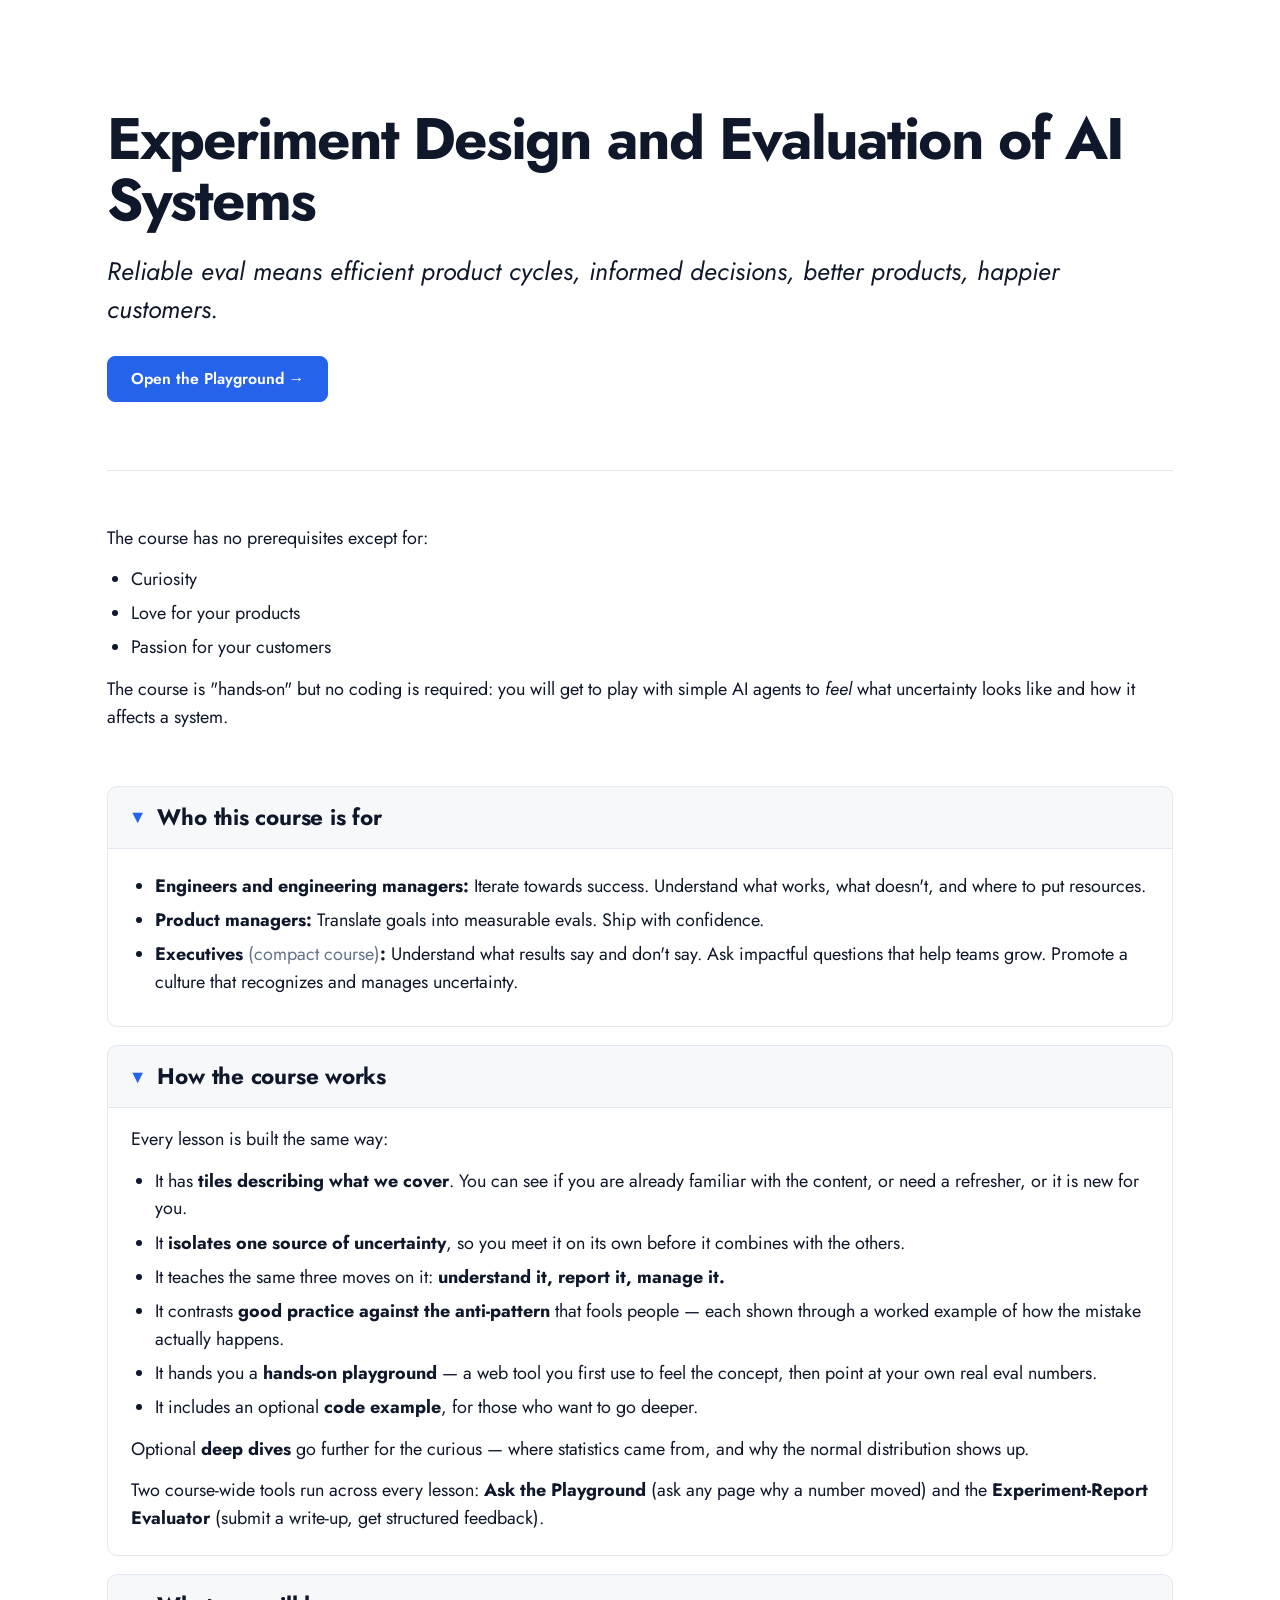
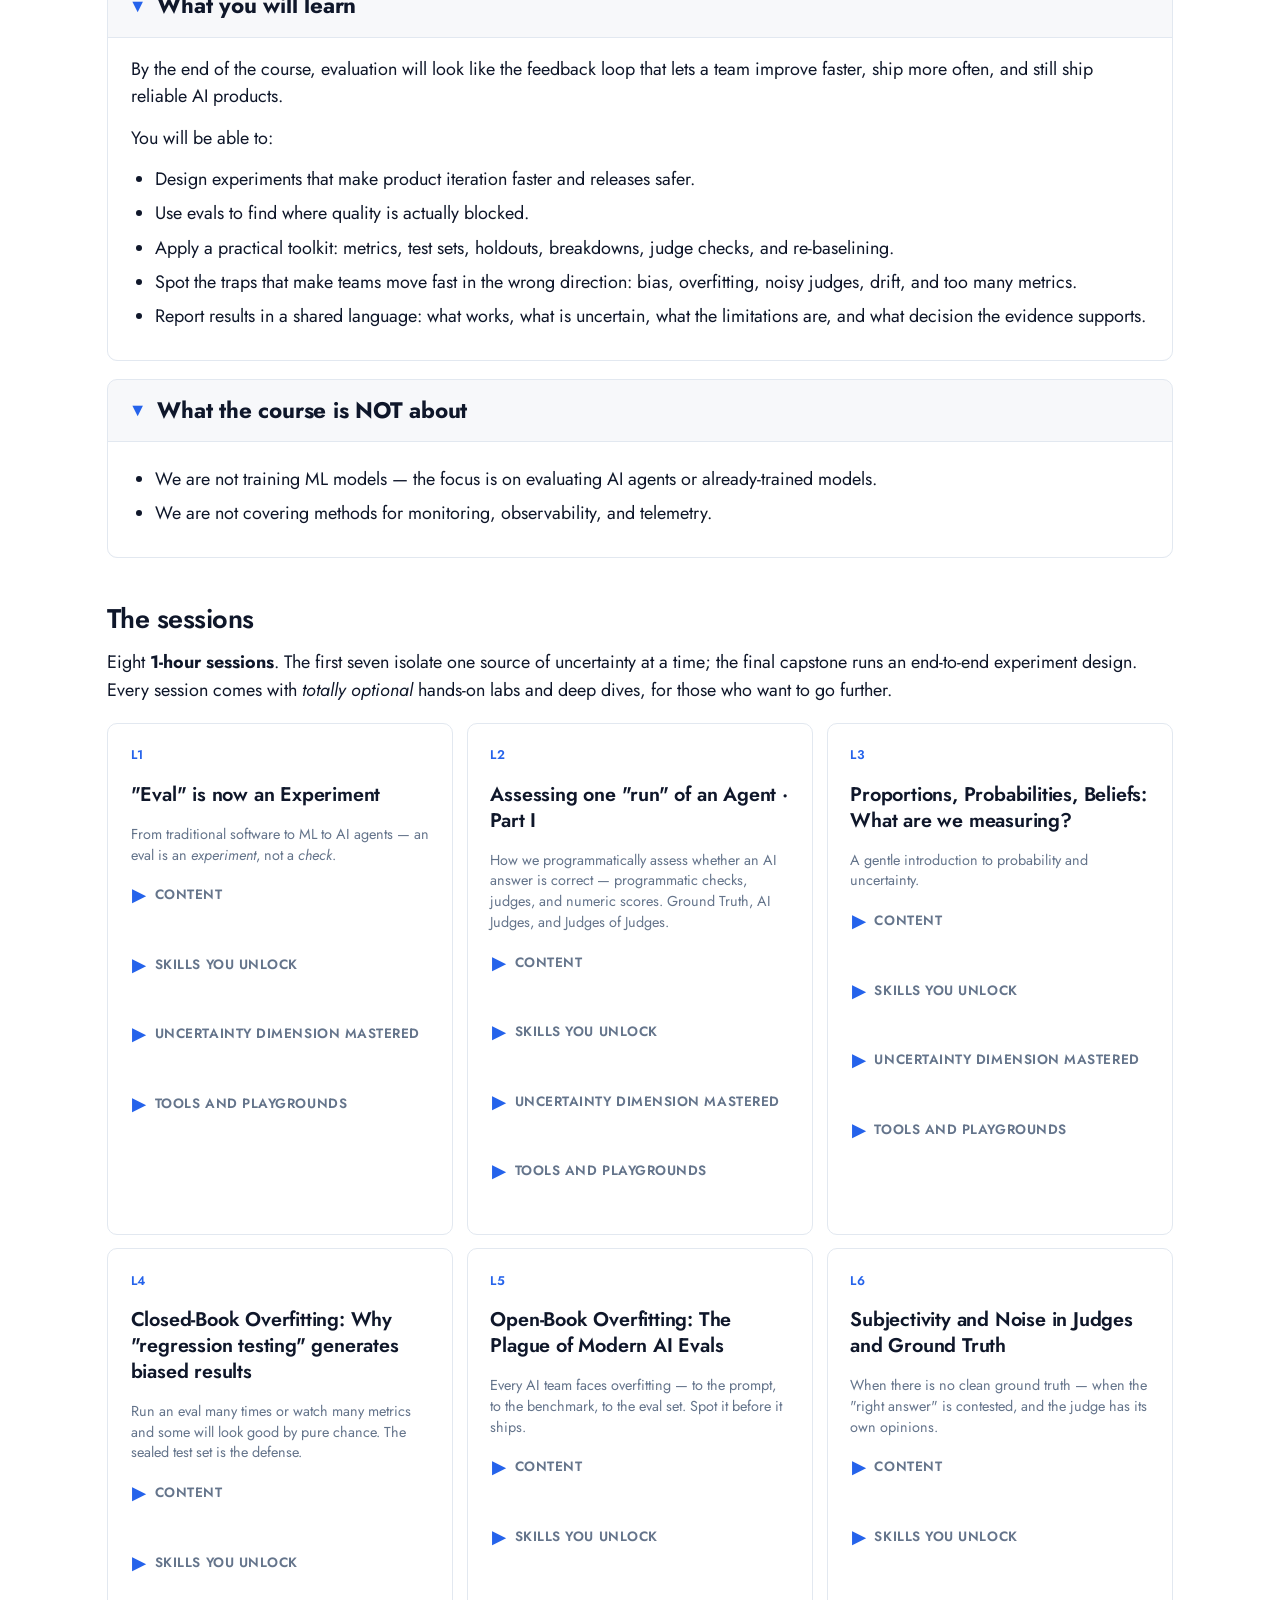
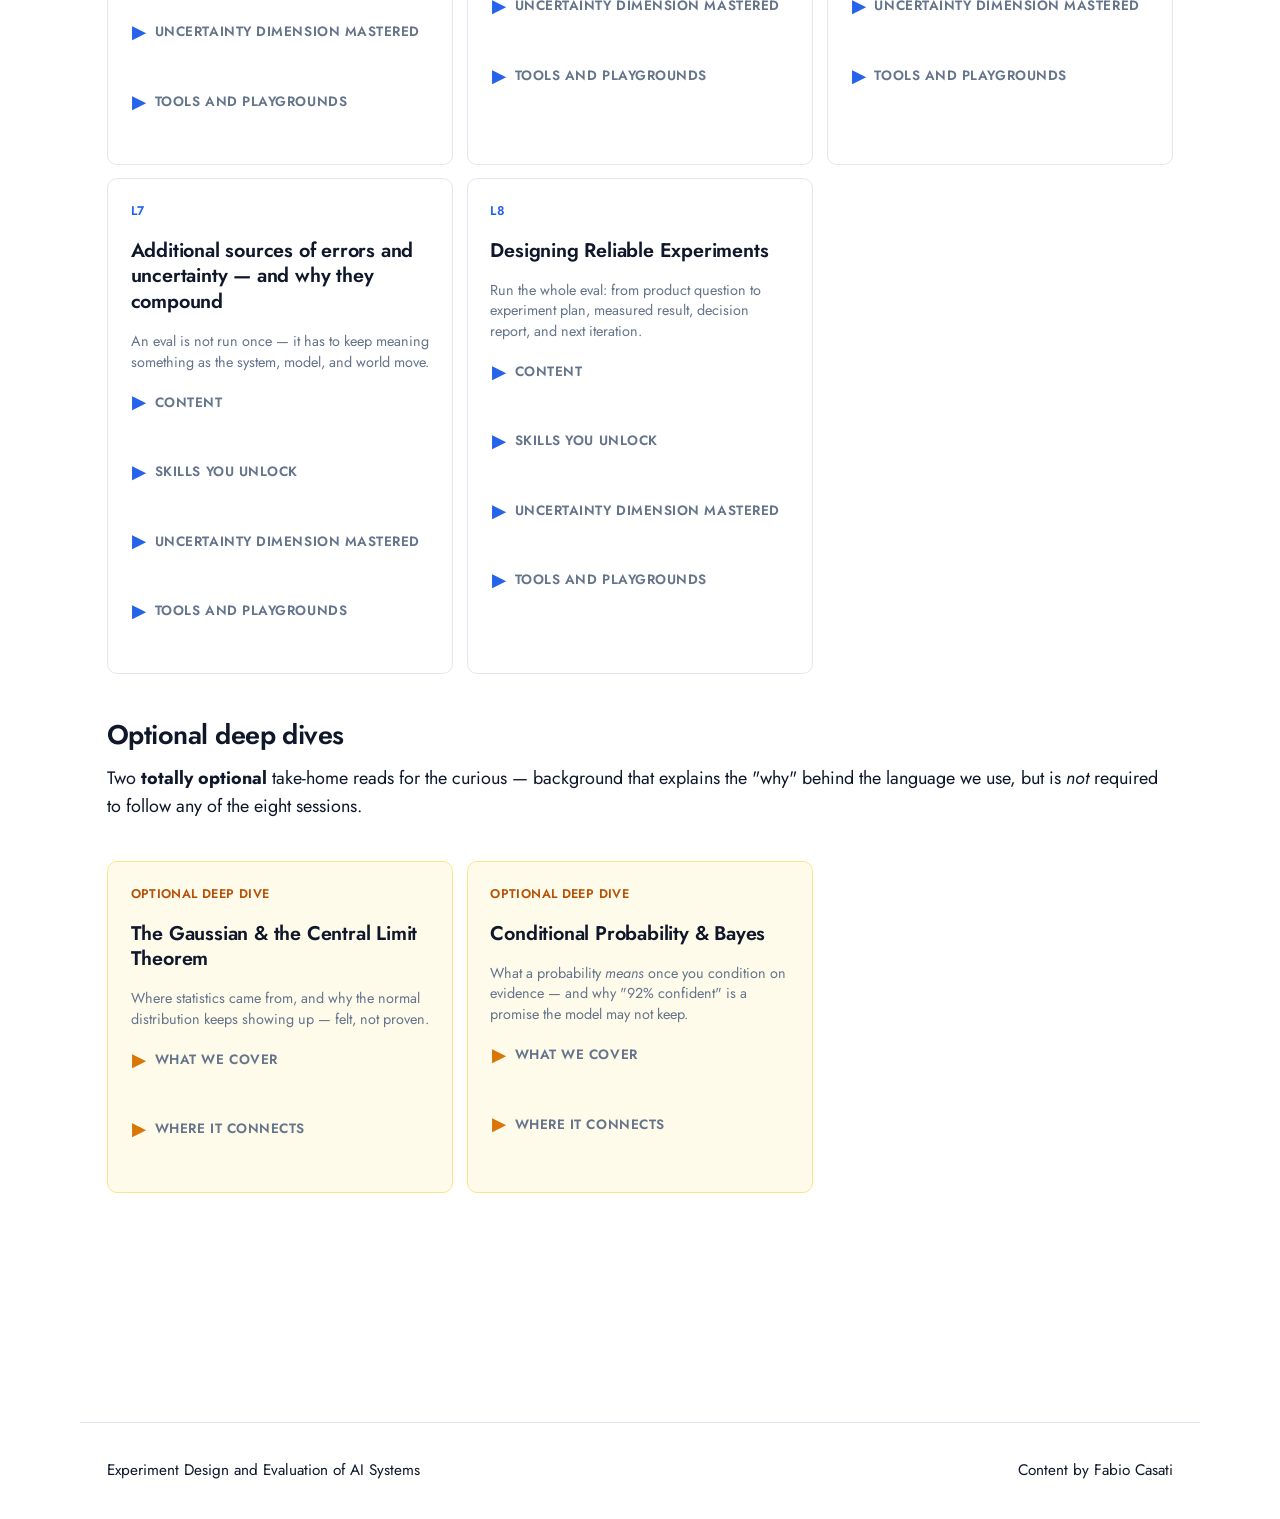
==== index.html @ 239ca99c "Course page: make per-lesson playground links absolute (open deployed tiles, not local files)" ====
<!DOCTYPE html>
<html lang="en">
<head>
  <meta charset="UTF-8">
  <meta name="viewport" content="width=device-width, initial-scale=1.0">
  <title>Experiment Design and Evaluation of AI Systems</title>
  <link rel="stylesheet" href="style.css">
</head>
<body>
  <main>

    <div class="hero">
      <h1>Experiment Design and Evaluation of AI Systems</h1>
      <p class="subtitle" style="font-size:1.4rem; line-height:1.5; font-style:italic; color:var(--color-text); margin-top:1.25rem;">Reliable eval means efficient product cycles, informed decisions, better products, happier customers.</p>
      <p style="margin-top:1.5rem;"><a class="btn" href="https://ai-ready-engineer.github.io/playground/ai-evaluation/">Open the Playground →</a></p>
    </div>

    <section>
      <p>The course has no prerequisites except for:</p>
      <ul>
        <li>Curiosity</li>
        <li>Love for your products</li>
        <li>Passion for your customers</li>
      </ul>
      <p>The course is "hands-on" but no coding is required: you will get to play with simple AI agents to <em>feel</em> what uncertainty looks like and how it affects a system.</p>
    </section>

    <section>
      <details class="topic" open>
        <summary><h2>Who this course is for</h2></summary>
        <div class="details-content">
          <ul>
            <li><strong>Engineers and engineering managers:</strong> Iterate towards success. Understand what works, what doesn't, and where to put resources.</li>
            <li><strong>Product managers:</strong> Translate goals into measurable evals. Ship with confidence.</li>
            <li><strong>Executives</strong> <span class="text-muted">(compact course)</span><strong>:</strong> Understand what results say and don't say. Ask impactful questions that help teams grow. Promote a culture that recognizes and manages uncertainty.</li>
          </ul>
        </div>
      </details>

      <details class="topic" open>
        <summary><h2>How the course works</h2></summary>
        <div class="details-content">
          <p>Every lesson is built the same way:</p>
          <ul>
            <li>It has <strong>tiles describing what we cover</strong>. You can see if you are already familiar with the content, or need a refresher, or it is new for you.</li>
            <li>It <strong>isolates one source of uncertainty</strong>, so you meet it on its own before it combines with the others.</li>
            <li>It teaches the same three moves on it: <strong>understand it, report it, manage it.</strong></li>
            <li>It contrasts <strong>good practice against the anti-pattern</strong> that fools people — each shown through a worked example of how the mistake actually happens.</li>
            <li>It hands you a <strong>hands-on playground</strong> — a web tool you first use to feel the concept, then point at your own real eval numbers.</li>
            <li>It includes an optional <strong>code example</strong>, for those who want to go deeper.</li>
          </ul>
          <p>Optional <strong>deep dives</strong> go further for the curious — where statistics came from, and why the normal distribution shows up.</p>
          <p>Two course-wide tools run across every lesson: <strong>Ask the Playground</strong> (ask any page why a number moved) and the <strong>Experiment-Report Evaluator</strong> (submit a write-up, get structured feedback).</p>
        </div>
      </details>

      <details class="topic" open>
        <summary><h2>What you will learn</h2></summary>
        <div class="details-content">
          <p>By the end of the course, evaluation will look like the feedback loop that lets a team improve faster, ship more often, and still ship reliable AI products.</p>
          <p>You will be able to:</p>
          <ul>
            <li>Design experiments that make product iteration faster and releases safer.</li>
            <li>Use evals to find where quality is actually blocked.</li>
            <li>Apply a practical toolkit: metrics, test sets, holdouts, breakdowns, judge checks, and re-baselining.</li>
            <li>Spot the traps that make teams move fast in the wrong direction: bias, overfitting, noisy judges, drift, and too many metrics.</li>
            <li>Report results in a shared language: what works, what is uncertain, what the limitations are, and what decision the evidence supports.</li>
          </ul>
        </div>
      </details>

      <details class="topic" open>
        <summary><h2>What the course is NOT about</h2></summary>
        <div class="details-content">
          <ul>
            <li>We are not training ML models — the focus is on evaluating AI agents or already-trained models.</li>
            <li>We are not covering methods for monitoring, observability, and telemetry.</li>
          </ul>
        </div>
      </details>

      <h2 style="margin-top:2.5rem;">The sessions</h2>
      <p>Eight <strong>1-hour sessions</strong>. The first seven isolate one source of uncertainty at a time; the final capstone runs an end-to-end experiment design. Every session comes with <em>totally optional</em> hands-on labs and deep dives, for those who want to go further.</p>

      <div class="modules-grid">
        <div class="module-card">
          <div class="number">L1</div>
          <div class="title">"Eval" is now an Experiment</div>
          <p class="description">From traditional software to ML to AI agents — an eval is an <em>experiment</em>, not a <em>check</em>.</p>
          <details class="objectives">
            <summary>Content</summary>
            <ul>
              <li>Why "progress" means different things in software 1.0 vs. ML vs. gen AI</li>
              <li>An eval as an experiment that <em>estimates</em> a quantity, not a deterministic check</li>
              <li>Metrics, test sets, the sealed test set</li>
              <li>Class imbalance and test-set stratification — why a "95% accurate" classifier might just be predicting the majority class every time</li>
              <li>Why a single number is an estimate, and how sample size shapes how much to trust it</li>
              <li>Why "regression testing" doesn't transfer cleanly to ML — shown by example</li>
              <li>A map of the recurring sources of uncertainty we'll meet across the course</li>
              <li>Why eval in software and in AI are different concepts (but, alas, share the name) and what this implies</li>
            </ul>
          </details>
          <details class="objectives">
            <summary>Skills you unlock</summary>
            <ul>
              <li>Pick the right metric for your purpose</li>
              <li>Pick the right baseline and tell whether a change is a real improvement, or noise</li>
              <li>Build a test set you can trust — and know when you can't trust someone else's</li>
              <li>Estimate the uncertainty around a result — give it as a range, not a point</li>
              <li>Report on uncertainty in a manner that clarifies what we know and what we don't</li>
              <li>Ask questions that uncover (but do not punish) uncertainty</li>
              <li>Identify and avoid common errors</li>
            </ul>
          </details>
          <details class="objectives">
            <summary>Uncertainty dimension mastered</summary>
            <p><strong>Sampling noise</strong> — a score is one draw from a distribution. The same eval run again can land 5 points higher or lower. Sample size — and what's in the sample — set how much it wobbles.</p>
          </details>
          <details class="objectives">
            <summary>Tools and Playgrounds</summary>
            <p><strong>Basic classification + noise</strong> (the L1 lab) — two classifiers (trained TF-IDF and gen-AI) on three datasets: set a test-set size, spin the wheel, and read per-property accuracy, the confusion matrix, and a Beta credible interval with <code>P(accuracy &gt; X)</code>. Folds in the uncertainty calculator and data-skew (class-imbalance) story.</p>
            <a class="playground-link" href="https://ai-ready-engineer.github.io/evaluating-ai-systems/playground/basic_classification_and_noise/index.html">Open Basic classification + noise →</a>
          </details>
        </div>

        <div class="module-card">
          <div class="number">L2</div>
          <div class="title">Assessing one "run" of an Agent · Part I</div>
          <p class="description">How we programmatically assess whether an AI answer is correct — programmatic checks, judges, and numeric scores. Ground Truth, AI Judges, and Judges of Judges.</p>
          <details class="objectives">
            <summary>Content</summary>
            <ul>
              <li>Programmatic checks for the "easy" cases — exact match, format and schema checks, JSON validation</li>
              <li>When there is no clean ground truth — reference-based metrics, and LLM-as-judge</li>
              <li>Score types: binary (0/1), multiclass, ordinal (1–5), continuous</li>
              <li><strong>Variance around a score</strong> — the same AI answer can be scored differently on re-run, even when the case has a clear answer</li>
              <li>A first "judge of judges" — calibrating a judge against humans, sanity-checking the rubric</li>
              <li>(Subjectivity and "the judge has opinions" is Part II, in L6)</li>
            </ul>
          </details>
          <details class="objectives">
            <summary>Skills you unlock</summary>
            <ul>
              <li>Choose a scoring approach that fits the task — programmatic, reference-based, or LLM-as-judge</li>
              <li>Write a clear rubric an LLM-as-judge can apply consistently</li>
              <li>Spot when variance is coming from the judge, not from the data</li>
              <li>Calibrate a judge against human labels before trusting it</li>
              <li>Pick the right score type (binary, multiclass, ordinal, continuous) for the output</li>
            </ul>
          </details>
          <details class="objectives">
            <summary>Uncertainty dimension mastered</summary>
            <p><strong>Variance around a score</strong> — the wobble in the score for a given case, even when the case has a clear answer. The judge — programmatic, LLM, or human — is an instrument with its own noise. Distinct from L1's sampling noise, which comes from picking different cases.</p>
          </details>
          <details class="objectives">
            <summary>Tools and Playgrounds</summary>
            <p><strong>Pick your Judge</strong> (<code>judge_calibrator.html</code>) — see how an AI judge can work, and the effect of minor judge changes on the final result.</p>
            <a class="playground-link" href="https://ai-ready-engineer.github.io/evaluating-ai-systems/playground/judge_calibrator/">Open Pick your Judge →</a>
          </details>
        </div>

        <div class="module-card">
          <div class="number">L3</div>
          <div class="title">Proportions, Probabilities, Beliefs: What are we measuring?</div>
          <p class="description">A gentle introduction to probability and uncertainty.</p>
          <details class="objectives">
            <summary>Content</summary>
            <ul>
              <li>Proportion vs. probability vs. belief — three different things one number gets used for</li>
              <li>The mean, median, and variance — reading a spread, not just a point</li>
              <li>Random variables — and experiments as estimation of random variables</li>
              <li>Bias vs. variance</li>
              <li>Variability across domains, and why a sample may not stand for real traffic</li>
              <li>The language we will use for the rest of the course</li>
            </ul>
          </details>
          <details class="objectives">
            <summary>Skills you unlock</summary>
            <ul>
              <li>Say what claim a number is actually making — proportion, probability, or belief — and call out which one a teammate or vendor really meant</li>
              <li>Quote a result as a range, not a point — give the spread, not just the mean</li>
              <li>Tell when more data will fix your uncertainty problem and when it won't</li>
              <li>Spot when a number is "right on average" but unreliable per-domain — and ask for the breakdown</li>
              <li>Use a shared vocabulary so the same number means the same thing to everyone who sees it</li>
            </ul>
          </details>
          <details class="objectives">
            <summary>Uncertainty dimension mastered</summary>
            <p><strong>Variability across customers, domains, and time.</strong> Unlike sampling noise, this kind of spread does <em>not</em> shrink with more data — only better coverage does. The bias-vs-variance distinction lives here.</p>
          </details>
          <details class="objectives">
            <summary>Tools and Playgrounds</summary>
            <p>Bias - Variance - Noise explorator</p>
            <a class="playground-link" href="https://ai-ready-engineer.github.io/evaluating-ai-systems/playground/distribution_explorer/">Open the Bias - Variance - Noise explorator →</a>
          </details>
        </div>

        <div class="module-card">
          <div class="number">L4</div>
          <div class="title">Closed-Book Overfitting: Why "regression testing" generates biased results</div>
          <p class="description">Run an eval many times or watch many metrics and some will look good by pure chance. The sealed test set is the defense.</p>
          <details class="objectives">
            <summary>Content</summary>
            <ul>
              <li>"Regression testing" in the AI sense — why the same eval re-run shows different numbers</li>
              <li>Multiple comparisons: with many metrics — and many re-tests — some will move by pure chance</li>
              <li>The lucky-winner problem: best-of-N picked across many tries</li>
              <li><strong>Validation datasets</strong> — the train / validation / test split as the structural defense</li>
              <li>Sealed test set: touched only to report, never to tune</li>
              <li>Simpson's paradox in comparisons — an aggregate disagreeing with every per-domain story</li>
            </ul>
          </details>
          <details class="objectives">
            <summary>Skills you unlock</summary>
            <ul>
              <li>Recognize a winner picked from too many tries — tell honest comparison from fishing</li>
              <li>Decide which metrics matter up front, so the results land with weight</li>
              <li>Set up a train / validation / test split that does its job</li>
              <li>Keep a sealed test set — and notice when one is being touched during iteration</li>
              <li>Spot Simpson's paradox in a comparison and ask for the per-domain breakdown</li>
            </ul>
          </details>
          <details class="objectives">
            <summary>Uncertainty dimension mastered</summary>
            <p><strong>MHT — bias from multiple hypothesis testing.</strong> Track many metrics or re-run many times and one will jump by pure chance. The sealed test set is the structural defense; statistical corrections are the numerical one.</p>
          </details>
          <details class="objectives">
            <summary>Tools and Playgrounds</summary>
            <p>Lucky-winner finder (<code>multiple_hypothesis_testing.html</code>) · Holdout simulator</p>
            <a class="playground-link" href="https://ai-ready-engineer.github.io/evaluating-ai-systems/playground/multiple_hypothesis_testing/">Open the Lucky-winner finder →</a>
          </details>
        </div>

        <div class="module-card">
          <div class="number">L5</div>
          <div class="title">Open-Book Overfitting: The Plague of Modern AI Evals</div>
          <p class="description">Every AI team faces overfitting — to the prompt, to the benchmark, to the eval set. Spot it before it ships.</p>
          <details class="objectives">
            <summary>Content</summary>
            <ul>
              <li>Overfitting as the gap between the score you measured and behaviour in the wild</li>
              <li>The three flavours of AI overfitting: <strong>model</strong> (memorized train / leaked test), <strong>prompt</strong> (tuned to the eval set), <strong>leaderboard</strong> (fishing — the MHT side, covered in L4)</li>
              <li>Benchmark contamination — when the system has already seen the test</li>
              <li>The structural defense (sealed test set, validation discipline) was set up in L4; here we focus on recognizing the symptom</li>
            </ul>
          </details>
          <details class="objectives">
            <summary>Skills you unlock</summary>
            <ul>
              <li>Spot a score inflated by tuning against its own benchmark</li>
              <li>Tell model overfitting from prompt overfitting from leaderboard overfitting</li>
              <li>Recognize benchmark contamination — when a "win" is really memorization</li>
              <li>Report the validation-vs-test gap so the inflation is visible, not hidden</li>
              <li>Resist the institutional pressure to "improve the eval number"</li>
            </ul>
          </details>
          <details class="objectives">
            <summary>Uncertainty dimension mastered</summary>
            <p><strong>Overfitting</strong> — the optimistic gap between the measured score and behaviour in the wild. Grows every time the system, the prompt, or the team is tuned against the eval. In modern AI it shows up everywhere — at the model, the prompt, and the leaderboard.</p>
          </details>
          <details class="objectives">
            <summary>Tools and Playgrounds</summary>
            <p>Overfitting visualizer · Holdout simulator (<code>holdout_simulator.html</code>)</p>
            <a class="playground-link" href="https://ai-ready-engineer.github.io/evaluating-ai-systems/playground/holdout_simulator/">Open the Holdout simulator →</a>
          </details>
        </div>

        <div class="module-card">
          <div class="number">L6</div>
          <div class="title">Subjectivity and Noise in Judges and Ground Truth</div>
          <p class="description">When there is no clean ground truth — when the "right answer" is contested, and the judge has its own opinions.</p>
          <details class="objectives">
            <summary>Content</summary>
            <ul>
              <li>When ground truth itself is contested — humans disagree on the right answer</li>
              <li>Annotator / rater disagreement, and inter-rater agreement</li>
              <li>LLM-as-judge has biases too: length bias, position bias, sycophancy, format preferences</li>
              <li>Multiple raters and pooling judgments</li>
              <li>Subjectivity is not bias to be "removed" — it's the reality of the task</li>
              <li>A deeper "judge of judges" — auditing a judge for systematic errors</li>
            </ul>
          </details>
          <details class="objectives">
            <summary>Skills you unlock</summary>
            <ul>
              <li>Tell when "no ground truth" is the actual situation, not a temporary gap</li>
              <li>Set up multiple raters and read inter-rater agreement</li>
              <li>Spot common LLM-judge biases — length, position, sycophancy</li>
              <li>Push back on a single judge's score for a subjective task</li>
              <li>Decide whether to fix the judge or to live with — and report — the subjectivity</li>
            </ul>
          </details>
          <details class="objectives">
            <summary>Uncertainty dimension mastered</summary>
            <p><strong>Subjectivity &amp; judge errors.</strong> When the question has no single right answer, the score isn't just noisy — it's contested. Adding raters helps; pretending the judge is objective doesn't.</p>
          </details>
          <details class="objectives">
            <summary>Tools and Playgrounds</summary>
            <p>Judge auditor (<code>judge_audit.html</code>) · Inter-rater agreement viewer</p>
            <a class="playground-link" href="https://ai-ready-engineer.github.io/evaluating-ai-systems/playground/judge_audit/">Open the Judge auditor →</a>
          </details>
        </div>

        <div class="module-card">
          <div class="number">L7</div>
          <div class="title">Additional sources of errors and uncertainty — and why they compound</div>
          <p class="description">An eval is not run once — it has to keep meaning something as the system, model, and world move.</p>
          <details class="objectives">
            <summary>Content</summary>
            <ul>
              <li>Drift and model evolution — yesterday's eval does not automatically carry forward</li>
              <li>Uncertainties <strong>compound</strong> — every source from L1–L6 stacks; the real uncertainty in a number is their combination</li>
              <li>Re-baselining: when to redo the eval, and how to compare results across model versions</li>
              <li>The eval-driven improvement loop: design, run, report, update, and re-check</li>
            </ul>
          </details>
          <details class="objectives">
            <summary>Skills you unlock</summary>
            <ul>
              <li>Estimate the <em>combined</em> uncertainty of an eval — not just the largest single source</li>
              <li>Re-baseline an eval on a schedule, and after every model or world change</li>
              <li>Report design, method, and caveats so a result can be challenged honestly</li>
              <li>Design an eval that survives the next quarter, not just the next release</li>
            </ul>
          </details>
          <details class="objectives">
            <summary>Uncertainty dimension mastered</summary>
            <p><strong>Drift, model evolution, and compounding.</strong> The eval ages as the world moves, and the earlier sources stack: the real uncertainty in a number is their <em>combination</em>, not the largest single one.</p>
          </details>
          <details class="objectives">
            <summary>Tools and Playgrounds</summary>
            <p>Temporal Drift Lab (<code>temporal_drift.html</code>) · LLM Evolution Lab (<code>llm_evolution.html</code>) · Compounding visualizer (<code>judges_and_compounding.html</code>)</p>
            <a class="playground-link" href="https://ai-ready-engineer.github.io/evaluating-ai-systems/playground/temporal_drift/">Open the Temporal Drift Lab →</a>
          </details>
        </div>

        <div class="module-card">
          <div class="number">L8</div>
          <div class="title">Designing Reliable Experiments</div>
          <p class="description">Run the whole eval: from product question to experiment plan, measured result, decision report, and next iteration.</p>
          <details class="objectives">
            <summary>Content</summary>
            <ul>
              <li>Start with the decision: what would change if the experiment came back positive?</li>
              <li>Turn a product claim into an experiment plan: baseline, candidate, population, metrics, and guardrails</li>
              <li>Build the evaluation set: representative strata, dev / validation / sealed test split, and judge calibration set</li>
              <li>Choose scoring instruments: programmatic checks where possible; calibrated LLM judge where judgment is required</li>
              <li>Run the comparison: point estimate, range, per-domain breakdowns, judge reliability, and multiple-metric discipline</li>
              <li>Write the decision report: what can ship, what cannot, what remains uncertain, and when to re-baseline</li>
            </ul>
          </details>
          <details class="objectives">
            <summary>Skills you unlock</summary>
            <ul>
              <li>Translate a vague quality goal into a measurable experiment without losing the product decision</li>
              <li>Design an eval plan that includes data, metrics, judges, holdouts, acceptance criteria, and reporting</li>
              <li>Read an end-to-end result as evidence, not as a verdict handed down by one number</li>
              <li>Spot the hidden blocker in a positive aggregate result: weak strata, judge disagreement, safety guardrails, drift, or overfitting</li>
              <li>Produce a final eval report that a PM, engineer, and executive can all act on consistently</li>
            </ul>
          </details>
          <details class="objectives">
            <summary>Uncertainty dimension mastered</summary>
            <p><strong>Total experiment risk.</strong> All earlier sources are in play at once: sampling noise, representativeness, metric choice, judge noise, subjectivity, multiple testing, overfitting, drift, and model evolution.</p>
          </details>
          <details class="objectives">
            <summary>Tools and Playgrounds</summary>
            <p>Experiment-Report Evaluator (<code>experiment_report.html</code>) · supporting tools from the full course</p>
            <a class="playground-link" href="https://ai-ready-engineer.github.io/evaluating-ai-systems/playground/experiment_report/">Open the Experiment-Report Evaluator →</a>
          </details>
        </div>
      </div>

      <h2 style="margin-top:2.5rem;">Optional deep dives</h2>
      <p>Two <strong>totally optional</strong> take-home reads for the curious — background that explains the "why" behind the language we use, but is <em>not</em> required to follow any of the eight sessions.</p>

      <div class="modules-grid">
        <div class="module-card deep-dive">
          <div class="number">OPTIONAL DEEP DIVE</div>
          <div class="title">The Gaussian &amp; the Central Limit Theorem</div>
          <p class="description">Where statistics came from, and why the normal distribution keeps showing up — felt, not proven.</p>
          <details class="objectives">
            <summary>What we cover</summary>
            <ul>
              <li>A short history of statistics — the law of error, Galton &amp; Pearson, Fisher and experiment design</li>
              <li>The normal distribution demystified — not a law of nature, just what a pile of independent noise looks like once you add it up</li>
              <li>The Central Limit Theorem, felt not proven — why one outcome isn't normal but an <em>average</em> drifts toward it</li>
              <li>Why averages settle, and why a confidence interval has the shape it does</li>
            </ul>
          </details>
          <details class="objectives">
            <summary>Where it connects</summary>
            <ul>
              <li>L1–L2 — measurement as experiment, the random variable</li>
              <li>L3 — averages settling, noise around a mean</li>
            </ul>
          </details>
        </div>

        <div class="module-card deep-dive">
          <div class="number">OPTIONAL DEEP DIVE</div>
          <div class="title">Conditional Probability &amp; Bayes</div>
          <p class="description">What a probability <em>means</em> once you condition on evidence — and why "92% confident" is a promise the model may not keep.</p>
          <details class="objectives">
            <summary>What we cover</summary>
            <ul>
              <li>Conditional probability — "given what?", and the trap of reading an unconditional number as if it were conditional</li>
              <li>Bayes' rule and base rates — why a 90%-accurate judge's flag can still be wrong most of the time (the prosecutor's fallacy)</li>
              <li>Calibration — when "92% confident" really means right 92% of the time; the reliability diagram and ECE</li>
              <li>Calibration ≠ accuracy; why modern LLMs skew overconfident; temperature scaling</li>
              <li>The payoff — confidence-based routing and abstention only work if the model is calibrated</li>
            </ul>
          </details>
          <details class="objectives">
            <summary>Where it connects</summary>
            <ul>
              <li>L1 — class imbalance / base rates, seen from the belief side</li>
              <li>L2 — judge accuracy vs. "is a flagged answer truly bad?"</li>
              <li>L3 — proportion / probability / belief, applied to the model's own self-report</li>
            </ul>
          </details>
        </div>
      </div>

    </section>

  </main>
  <footer>
    <p>Experiment Design and Evaluation of AI Systems</p>
    <p>Content by Fabio Casati</p>
  </footer>
</body>
</html>
---- style.css ----
/* AI-Ready Engineers — Swiss theme (Jost) */

@import url('https://fonts.googleapis.com/css2?family=Jost:wght@400;500;600;700&display=swap');

:root {
  --color-bg: #ffffff;
  --color-surface: #f7f8fa;
  --color-surface-2: #f1f5f9;
  --color-text: #0f172a;
  --color-text-muted: #64748b;
  --color-primary: #2563eb;
  --color-primary-dark: #1d4ed8;
  --color-accent: #2563eb;
  --color-border: #e2e8f0;
  --color-border-strong: #cbd5e1;
  --color-code-bg: #f1f5f9;
  --font-sans: "Jost", -apple-system, BlinkMacSystemFont, sans-serif;
  --font-mono: "SF Mono", "Fira Code", monospace;
  --max-width: 1120px;
  --spacing: 1.5rem;
}

* { box-sizing: border-box; }

html { font-size: 18px; }

body {
  margin: 0;
  background: var(--color-bg);
  color: var(--color-text);
  font-family: var(--font-sans);
  font-size: 1rem;
  line-height: 1.55;
  -webkit-font-smoothing: antialiased;
}

/* Layout */
.container {
  max-width: var(--max-width);
  margin: 0 auto;
  padding: 0 var(--spacing);
}

/* Header */
header {
  border-bottom: 1px solid var(--color-border);
  background: rgba(255,255,255,0.9);
  backdrop-filter: blur(8px);
  position: sticky;
  top: 0;
  z-index: 100;
}

header .container {
  display: flex;
  justify-content: space-between;
  align-items: center;
  flex-wrap: wrap;
  gap: 1rem;
  padding-top: 1rem;
  padding-bottom: 1rem;
}

header h1 {
  font-size: 0.95rem;
  font-weight: 600;
  margin: 0;
  letter-spacing: -0.01em;
  text-transform: none;
  color: var(--color-text);
}

header h1 a {
  color: inherit;
  text-decoration: none;
}

header h1 a:hover {
  color: var(--color-primary);
}

nav {
  display: flex;
  gap: 1.75rem;
  flex-wrap: wrap;
}

nav a {
  color: var(--color-text);
  text-decoration: none;
  font-size: 0.85rem;
  font-weight: 500;
  letter-spacing: 0;
  text-transform: none;
  padding: 0.25rem 0;
  transition: color 0.15s;
}

nav a:hover,
nav a.active {
  color: var(--color-primary);
}

/* Main */
main {
  max-width: var(--max-width);
  margin: 0 auto;
  padding: var(--spacing);
  padding-bottom: 4rem;
}

/* Typography */
h1, h2, h3, h4 {
  font-family: var(--font-sans);
  font-weight: 600;
  letter-spacing: -0.02em;
  text-transform: none;
  color: var(--color-text);
  margin: 2.25rem 0 0.75rem;
  line-height: 1.2;
}

h1 { font-size: 2rem; margin-top: 0; letter-spacing: -0.03em; }
h2 {
  font-size: 1.5rem;
  border: none;
  padding: 0;
  position: static;
}
h2::after { display: none; }
h3 { font-size: 1.3rem; font-weight: 600; }
h4 { font-size: 0.95rem; }

p {
  margin: 0.75rem 0;
  color: var(--color-text);
}

.text-muted { color: var(--color-text-muted); }
.text-small { font-size: 0.85rem; }

a {
  color: var(--color-primary);
  text-decoration: none;
  transition: color 0.15s;
}

a:hover {
  color: var(--color-primary-dark);
  text-decoration: underline;
}

/* Lists */
ul, ol { margin: 0.75rem 0; padding-left: 1.35rem; }
li { margin: 0.35rem 0; }

/* Code */
code {
  font-family: var(--font-mono);
  font-size: 0.9em;
  background: var(--color-code-bg);
  padding: 0.1rem 0.35rem;
  border-radius: 4px;
  border: 1px solid var(--color-border);
}

pre {
  background: var(--color-code-bg);
  padding: 1rem 1.25rem;
  border-radius: 8px;
  overflow-x: auto;
  border: 1px solid var(--color-border);
}

pre code { background: none; padding: 0; border: none; }

/* Tables */
table {
  width: 100%;
  border-collapse: collapse;
  margin: 1.25rem 0;
  font-size: 0.9rem;
}

th, td {
  padding: 0.75rem 0.85rem;
  text-align: left;
  border-bottom: 1px solid var(--color-border);
}

th {
  font-weight: 600;
  color: var(--color-text);
  font-size: 0.8rem;
  letter-spacing: 0;
  text-transform: none;
  background: var(--color-surface);
  border-bottom: 1px solid var(--color-border-strong);
}

tr:hover td { background: var(--color-surface); }

/* Cards */
.card {
  background: var(--color-surface);
  border: 1px solid var(--color-border);
  border-radius: 10px;
  padding: 1.25rem 1.5rem;
  margin: 1rem 0;
}

.card h3 { margin-top: 0; }

.card-grid {
  display: grid;
  grid-template-columns: repeat(auto-fit, minmax(280px, 1fr));
  gap: 0.75rem;
  margin: 1.25rem 0;
}

/* Hero */
.hero {
  padding: 4.5rem 0 3rem;
  margin-bottom: 1.5rem;
  border-bottom: 1px solid var(--color-border);
  text-align: left;
}

.hero h1 {
  font-size: 3.25rem;
  font-weight: 700;
  margin: 0 0 0.5rem;
  letter-spacing: -0.035em;
  line-height: 1.05;
  background: none;
  -webkit-background-clip: initial;
  -webkit-text-fill-color: initial;
  background-clip: initial;
  color: var(--color-text);
  text-transform: none;
}

.hero .subtitle {
  font-size: 0.85rem;
  color: var(--color-text-muted);
  margin: 0;
  text-transform: none;
  letter-spacing: 0;
  font-weight: 400;
}

.hero .hero-meta {
  font-size: 0.75rem;
  color: var(--color-text-muted);
  margin: 0.4rem 0 0;
  text-transform: uppercase;
  letter-spacing: 0.08em;
  font-weight: 500;
}

/* Sections */
section { margin: 3rem 0; }
section h2:first-child { margin-top: 0; }

/* Modules grid */
.modules-grid {
  display: grid;
  grid-template-columns: repeat(3, 1fr);
  gap: 0.75rem;
  margin: 1rem 0 2rem;
}

.module-card {
  background: var(--color-bg);
  border: 1px solid var(--color-border);
  border-radius: 10px;
  padding: 1.25rem;
  color: inherit;
  display: flex;
  flex-direction: column;
  gap: 0.5rem;
  transition: border-color 0.15s, box-shadow 0.15s;
  position: relative;
  overflow: visible;
}

.module-card::before { display: none; }

/* Stretched-link pattern: anchor fills the card for clickability,
   but nested interactive elements (like <details>) can escape via z-index. */
.module-link {
  color: inherit;
  text-decoration: none;
  display: block;
}

a.module-link::after {
  content: '';
  position: absolute;
  inset: 0;
  z-index: 1;
}

.module-card:has(a.module-link:hover),
a.module-card:hover {
  border-color: var(--color-primary);
  box-shadow: 0 0 0 1px var(--color-primary);
  text-decoration: none;
}

.module-card details.objectives {
  position: relative;
  z-index: 2;
  font-size: 0.8rem;
  margin-top: 0.25rem;
  border: none;
  background: transparent;
  padding: 0;
}

.module-card details.objectives summary {
  padding: 0.35rem 0;
  font-weight: 600;
  font-size: 0.75rem;
  color: var(--color-text-muted);
  text-transform: uppercase;
  letter-spacing: 0.04em;
  cursor: pointer;
  list-style: none;
  border: none;
  display: flex;
  align-items: center;
  gap: 0.4rem;
}

.module-card details.objectives summary::-webkit-details-marker { display: none; }

.module-card details.objectives summary::before {
  content: '▶';
  color: var(--color-primary);
  font-size: 0.95rem;
  line-height: 1;
  width: 1em;
  text-align: center;
  flex: 0 0 auto;
}

.module-card details.objectives[open] summary::before {
  content: '▼';
}

.module-card details.objectives[open] summary {
  border-bottom: none;
}

.module-card details.objectives ul {
  margin: 0.4rem 0 0;
  padding-left: 1.1rem;
  color: var(--color-text);
}

.module-card details.objectives li {
  margin: 0.2rem 0;
  line-height: 1.45;
}

.module-card .number {
  color: var(--color-primary);
  font-size: 0.7rem;
  font-weight: 600;
  letter-spacing: 0.03em;
  text-transform: none;
  margin-bottom: 0.4rem;
}

.module-card .title {
  font-size: 1.1rem;
  font-weight: 600;
  margin-bottom: 0.4rem;
  line-height: 1.3;
  letter-spacing: -0.01em;
  text-transform: none;
  color: var(--color-text);
}

.module-card .description {
  font-size: 0.8rem;
  color: var(--color-text-muted);
  margin: 0;
  line-height: 1.45;
}

/* Optional deep-dive tiles — warm amber tint to set them apart from lesson cards */
.module-card.deep-dive {
  background: #fffbeb;
  border-color: #fde68a;
}

.module-card.deep-dive:has(a.module-link:hover),
a.module-card.deep-dive:hover {
  border-color: #f59e0b;
  box-shadow: 0 0 0 1px #f59e0b;
}

.module-card.deep-dive .number {
  color: #b45309;
}

.module-card.deep-dive details.objectives summary::before {
  color: #d97706;
}

/* Skillset labels — uniform across skillsets */
.phase {
  display: inline-block;
  background: rgba(37, 99, 235, 0.1);
  color: var(--color-primary);
  border-radius: 6px;
  padding: 0.3rem 0.75rem;
  font-size: 0.9rem;
  font-weight: 600;
  letter-spacing: 0.02em;
  text-transform: none;
  margin-right: 0.5rem;
  vertical-align: middle;
}

.phase-1, .phase-2, .phase-3, .phase-4 {
  background: rgba(37, 99, 235, 0.1);
  color: var(--color-primary);
}

.phase-optional {
  background: rgba(245, 158, 11, 0.18);
  color: #b45309;
}

/* Buttons */
.btn {
  display: inline-block;
  padding: 0.55rem 1.25rem;
  background: var(--color-primary);
  color: #fff;
  border: 1px solid var(--color-primary);
  border-radius: 8px;
  font-size: 0.875rem;
  font-weight: 600;
  cursor: pointer;
  text-decoration: none;
  transition: background 0.15s, border-color 0.15s;
  text-transform: none;
  letter-spacing: 0;
}

.btn:hover {
  background: var(--color-primary-dark);
  border-color: var(--color-primary-dark);
  color: #fff;
  text-decoration: none;
}

.btn-secondary {
  background: var(--color-bg);
  color: var(--color-text);
  border: 1px solid var(--color-border-strong);
}

.btn-secondary:hover {
  background: var(--color-surface);
  border-color: var(--color-primary);
  color: var(--color-primary);
}

/* Contact */
.contact-info {
  background: var(--color-surface);
  border: 1px solid var(--color-border);
  border-radius: 10px;
  padding: 1.25rem 1.5rem;
  margin: 1.25rem 0;
}

.contact-info p { margin: 0.3rem 0; }
.contact-info p:last-child { margin-bottom: 0; }

/* Utilities */
.mt-1 { margin-top: 0.5rem; }
.mt-2 { margin-top: 1rem; }
.mt-3 { margin-top: 1.5rem; }
.mb-1 { margin-bottom: 0.5rem; }
.mb-2 { margin-bottom: 1rem; }
.mb-3 { margin-bottom: 1.5rem; }

/* Quick feedback */
.quick-feedback {
  background: var(--color-surface);
  border: 1px solid var(--color-border);
  border-radius: 12px;
  padding: 1.75rem;
  margin-top: 3rem;
}

.quick-feedback h3 { margin: 0 0 0.4rem; font-size: 1.1rem; }
.quick-feedback p { margin: 0 0 1rem; color: var(--color-text-muted); max-width: 640px; }

.quick-feedback textarea {
  width: 100%;
  max-width: 640px;
  font: inherit;
  padding: 0.75rem 1rem;
  border-radius: 8px;
  border: 1px solid var(--color-border);
  background: var(--color-bg);
  color: var(--color-text);
  resize: vertical;
}

.quick-feedback textarea::placeholder { color: var(--color-text-muted); }

.quick-feedback textarea:focus {
  outline: none;
  border-color: var(--color-primary);
  box-shadow: 0 0 0 3px rgba(37, 99, 235, 0.1);
}

.quick-feedback button {
  margin-top: 0.75rem;
  padding: 0.55rem 1.25rem;
  background: var(--color-primary);
  color: #fff;
  border: none;
  border-radius: 8px;
  font: inherit;
  font-weight: 600;
  font-size: 0.875rem;
  cursor: pointer;
  text-transform: none;
  letter-spacing: 0;
  transition: background 0.15s;
}

.quick-feedback button:hover { background: var(--color-primary-dark); }

/* Callout boxes */
.objectives {
  background: rgba(37, 99, 235, 0.06);
  border-left: 3px solid var(--color-primary);
  padding: 1rem 1.25rem;
  margin: 1.25rem 0;
  border-radius: 0 8px 8px 0;
}

.objectives h3 { margin-top: 0; color: var(--color-primary); }

.example {
  background: rgba(22, 163, 74, 0.06);
  border-left: 3px solid #16a34a;
  padding: 0.9rem 1.15rem;
  margin: 1rem 0;
  border-radius: 0 6px 6px 0;
}

.example-title {
  font-weight: 600;
  font-size: 0.8rem;
  color: #15803d;
  margin-bottom: 0.4rem;
  text-transform: none;
  letter-spacing: 0;
}

.insight {
  background: rgba(37, 99, 235, 0.06);
  border-left: 3px solid var(--color-primary);
  padding: 0.9rem 1.15rem;
  margin: 1rem 0;
  border-radius: 0 6px 6px 0;
}

.trap {
  background: rgba(239, 68, 68, 0.06);
  border-left: 3px solid #ef4444;
  padding: 0.9rem 1.15rem;
  margin: 1rem 0;
  border-radius: 0 6px 6px 0;
}

.definition {
  background: rgba(168, 85, 247, 0.06);
  border-left: 3px solid #a855f7;
  padding: 0.9rem 1.15rem;
  margin: 1rem 0;
  border-radius: 0 6px 6px 0;
}

.formula {
  background: var(--color-code-bg);
  border: 1px solid var(--color-border);
  border-radius: 8px;
  padding: 1.15rem 1.35rem;
  margin: 1rem 0;
  font-family: var(--font-mono);
  font-size: 1.05rem;
  text-align: center;
}

/* Details / collapsible */
details {
  margin: 1rem 0;
  border: 1px solid var(--color-border);
  border-radius: 10px;
  background: var(--color-surface);
}

details summary {
  cursor: pointer;
  padding: 0.85rem 1.15rem;
  font-weight: 600;
  list-style: none;
}

details summary::-webkit-details-marker { display: none; }

details[open] summary { border-bottom: 1px solid var(--color-border); }

details .details-content {
  padding: 0.85rem 1.15rem 1rem;
  background: var(--color-bg);
  border-radius: 0 0 10px 10px;
}

/* Session page */
.session-header {
  margin-bottom: 1.75rem;
  padding-bottom: 1rem;
  border-bottom: 1px solid var(--color-border);
}

.session-header .number {
  font-size: 0.75rem;
  font-weight: 600;
  color: var(--color-primary);
  text-transform: none;
  letter-spacing: 0.02em;
}

.session-header h1 { margin: 0.25rem 0 0.5rem; }
.session-header .meta { color: var(--color-text-muted); font-size: 0.9rem; }

/* Footer */
footer {
  border-top: 1px solid var(--color-border);
  padding: 2rem var(--spacing);
  margin-top: 4rem;
  color: var(--color-text-muted);
  font-size: 0.85rem;
  max-width: var(--max-width);
  margin-left: auto;
  margin-right: auto;
  display: flex;
  justify-content: space-between;
  flex-wrap: wrap;
  gap: 1rem;
  text-align: left;
}

footer p { margin: 0; }

footer a { color: var(--color-text-muted); }
footer a:hover { color: var(--color-primary); }

/* Responsive */
@media (max-width: 900px) {
  .modules-grid { grid-template-columns: repeat(2, 1fr); }
}

@media (max-width: 640px) {
  :root { --spacing: 1rem; }

  header .container {
    flex-direction: column;
    align-items: flex-start;
  }

  .hero { padding: 3rem 0 2rem; }
  .hero h1 { font-size: 2.25rem; }
  h1 { font-size: 1.5rem; }
  h2 { font-size: 1.25rem; }

  .modules-grid, .card-grid { grid-template-columns: 1fr; }

  footer { flex-direction: column; }
}

/* Skillset section — collapsible group of session cards */
.skillset {
  margin: 1.25rem 0 1.75rem;
}
.skillset > summary {
  cursor: pointer;
  list-style: none;
  display: flex;
  align-items: center;
  gap: 0.5rem;
  padding: 0.4rem 0.25rem;
  border-bottom: 1px solid var(--color-border);
}
.skillset > summary::-webkit-details-marker { display: none; }
.skillset > summary::before {
  content: '▼';
  color: var(--color-primary);
  font-size: 1.15rem;
  line-height: 1;
  width: 1em;
  text-align: center;
  flex: 0 0 auto;
}
.skillset:not([open]) > summary::before { content: '▶'; }
.skillset > summary h2,
.skillset > summary h3 {
  margin: 0;
  display: inline-block;
  font-size: 1.25rem;
  font-weight: 700;
}
.skillset > summary:hover {
  background: var(--color-surface);
}

/* Deep Dive — optional foundations track. Identical layout to a Skillset section,
   distinguished only by the yellow background, amber chevron, and "Optional" pill. */
.deep-dive {
  margin: 1.25rem 0 1.75rem;
  background: #fffbeb;
}
.deep-dive > summary {
  cursor: pointer;
  list-style: none;
  display: flex;
  align-items: center;
  gap: 0.5rem;
  padding: 0.4rem 0.25rem;
  border-bottom: 1px solid var(--color-border);
}
.deep-dive > summary::-webkit-details-marker { display: none; }
.deep-dive > summary::before {
  content: '▶';
  color: #b45309;
  font-size: 1.15rem;
  line-height: 1;
  width: 1em;
  text-align: center;
  flex: 0 0 auto;
}
.deep-dive[open] > summary::before { content: '▼'; }
.deep-dive > summary h3 {
  margin: 0;
  display: inline-block;
  font-size: 1.25rem;
}
.deep-dive > summary:hover {
  background: rgba(255, 255, 255, 0.5);
}

/* Inline link from a session card to the Deep Dive band */
.deep-dive-link {
  margin: 0.75rem 1rem 1rem;
  padding: 0.6rem 0.85rem;
  background: #fffbeb;
  border-left: 3px solid #f59e0b;
  border-radius: 4px;
  font-size: 0.9rem;
}
.deep-dive-link a {
  color: var(--color-primary-dark);
  text-decoration: underline;
}

/* Reused for in-session callouts (e.g., S8 deep-dive pointer) */
.callout-soft {
  margin-top: 1rem;
  padding: 0.75rem 1rem;
  background: #fffbeb;
  border-left: 3px solid #f59e0b;
  border-radius: 4px;
  font-size: 0.95rem;
}
.callout-soft a {
  color: var(--color-primary-dark);
  text-decoration: underline;
}

/* Topic — major collapsible block with shaded panel + skillset-style triangle.
   Used for stand-alone course pages where each major section opens/closes. */
details.topic {
  margin: 1rem 0;
  border: 1px solid var(--color-border);
  border-radius: 10px;
  background: var(--color-surface);
}
details.topic > summary {
  cursor: pointer;
  list-style: none;
  display: flex;
  align-items: center;
  gap: 0.6rem;
  padding: 0.95rem 1.15rem;
}
details.topic > summary::-webkit-details-marker { display: none; }
details.topic > summary::before {
  content: '▶';
  color: var(--color-primary);
  font-size: 1rem;
  line-height: 1;
  width: 1em;
  text-align: center;
  flex: 0 0 auto;
}
details.topic[open] > summary::before { content: '▼'; }
details.topic > summary h2 {
  margin: 0;
  font-size: 1.25rem;
  font-weight: 700;
  letter-spacing: -0.01em;
}
details.topic > summary:hover h2 {
  color: var(--color-primary);
}
details.topic[open] > summary {
  border-bottom: 1px solid var(--color-border);
}
details.topic .details-content {
  padding: 1rem 1.25rem 1.25rem;
  background: var(--color-bg);
  border-radius: 0 0 10px 10px;
}
details.topic .details-content > :first-child { margin-top: 0; }
details.topic .details-content > :last-child { margin-bottom: 0; }

.closing {
  margin-top: 1.25rem;
  padding-top: 1rem;
  border-top: 1px solid var(--color-border);
  color: var(--color-text-muted);
}

/* Module-card extras — dimension line + playground link */
.module-card .dimension {
  font-size: 0.8rem;
  color: var(--color-text-muted);
  margin: 0.4rem 0 0;
  line-height: 1.45;
}
.module-card .dimension strong {
  color: var(--color-text);
  font-weight: 600;
}
.module-card .playground-link {
  display: inline-block;
  margin-top: 0.6rem;
  font-size: 0.85rem;
  font-weight: 600;
  color: var(--color-primary);
  text-decoration: none;
}
.module-card .playground-link:hover {
  color: var(--color-primary-dark);
  text-decoration: underline;
}
.module-card details.objectives p {
  margin: 0.4rem 0 0;
  font-size: 0.8rem;
  line-height: 1.45;
  color: var(--color-text);
}
.module-card details.objectives .playground-link {
  margin-top: 0.5rem;
}
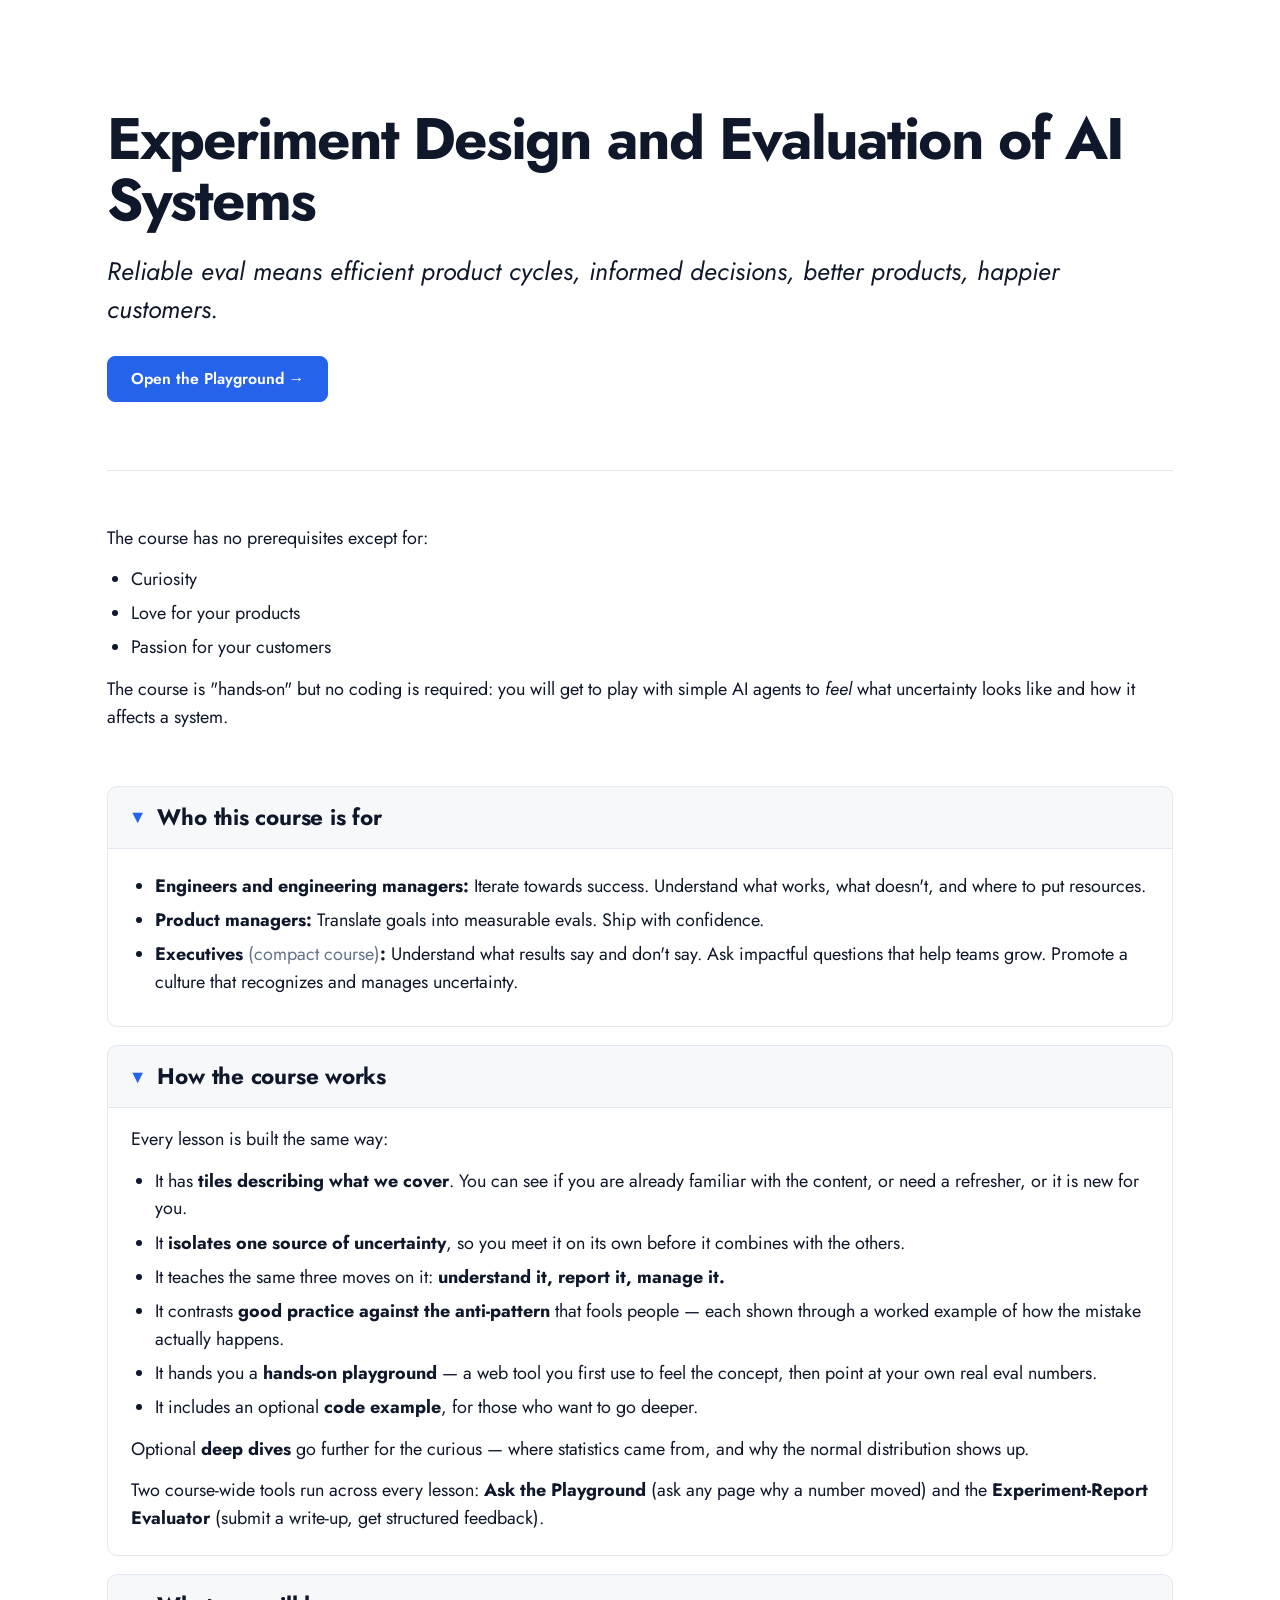
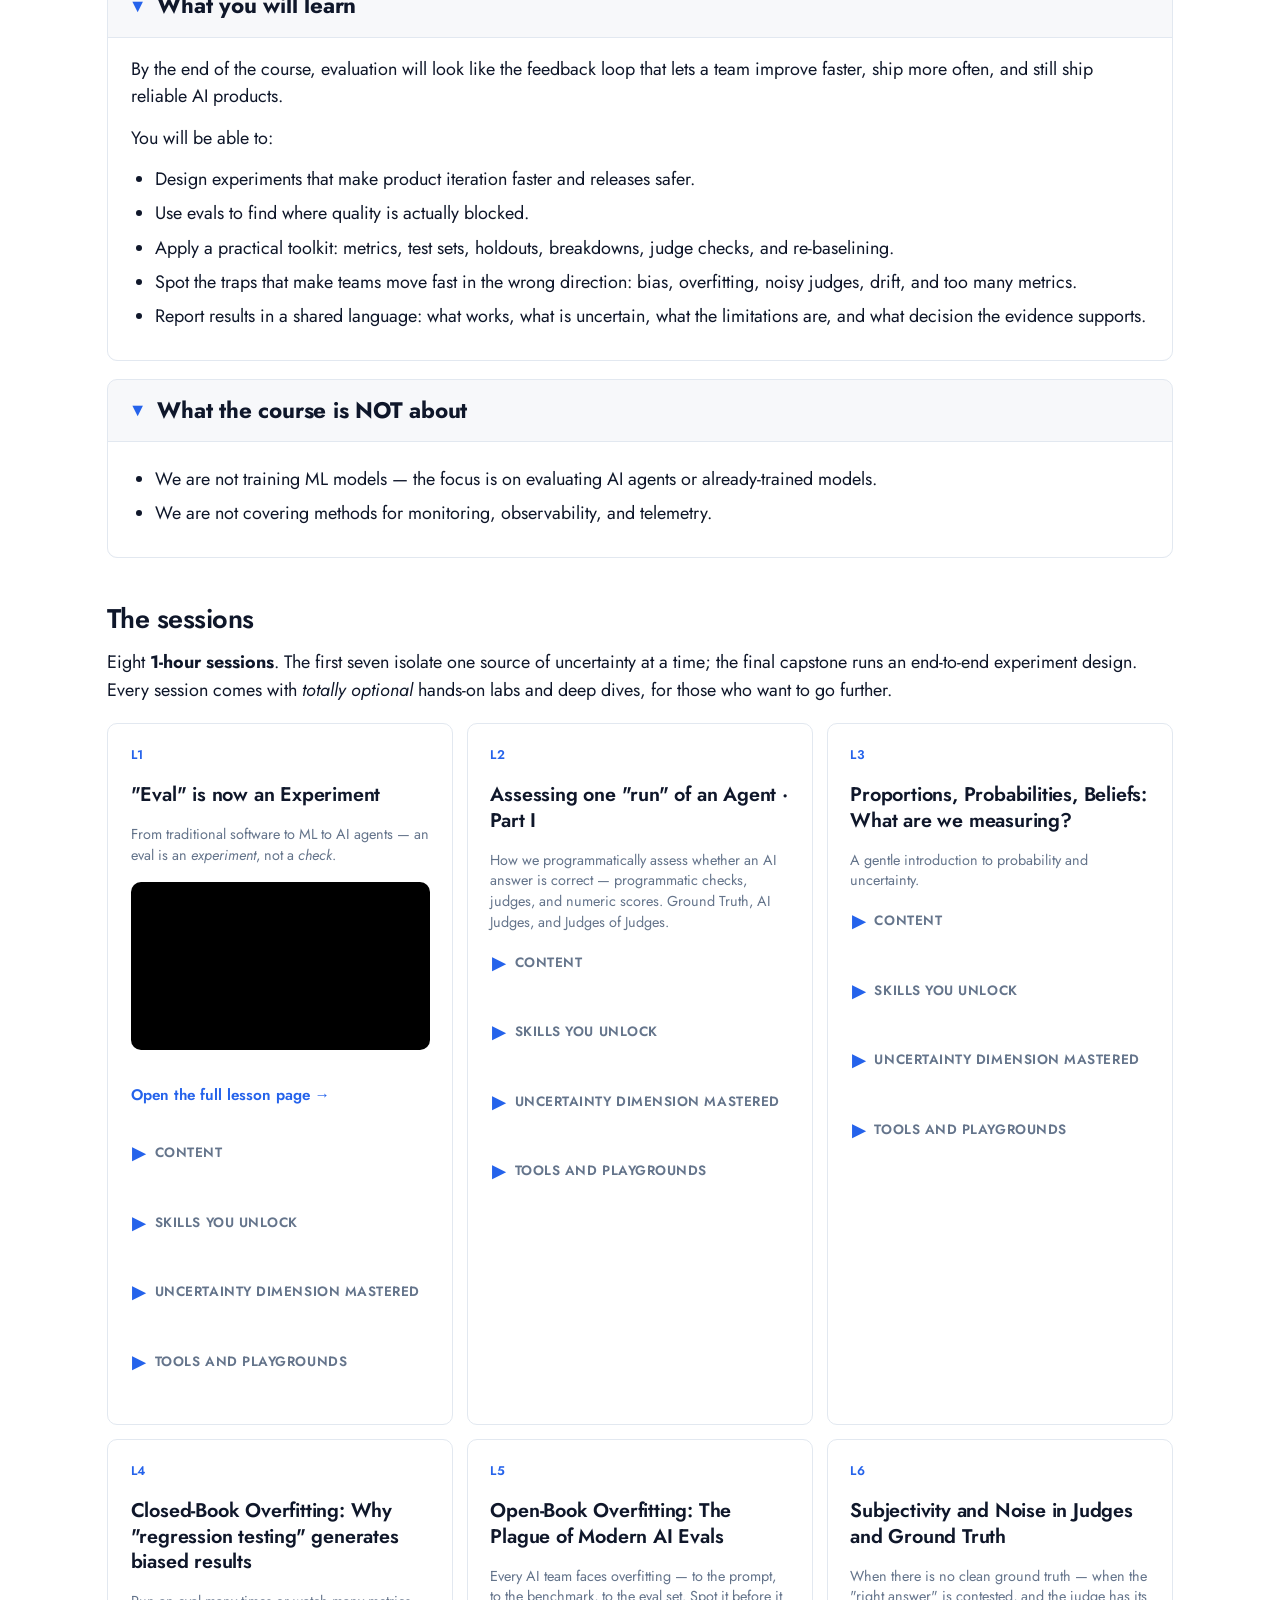
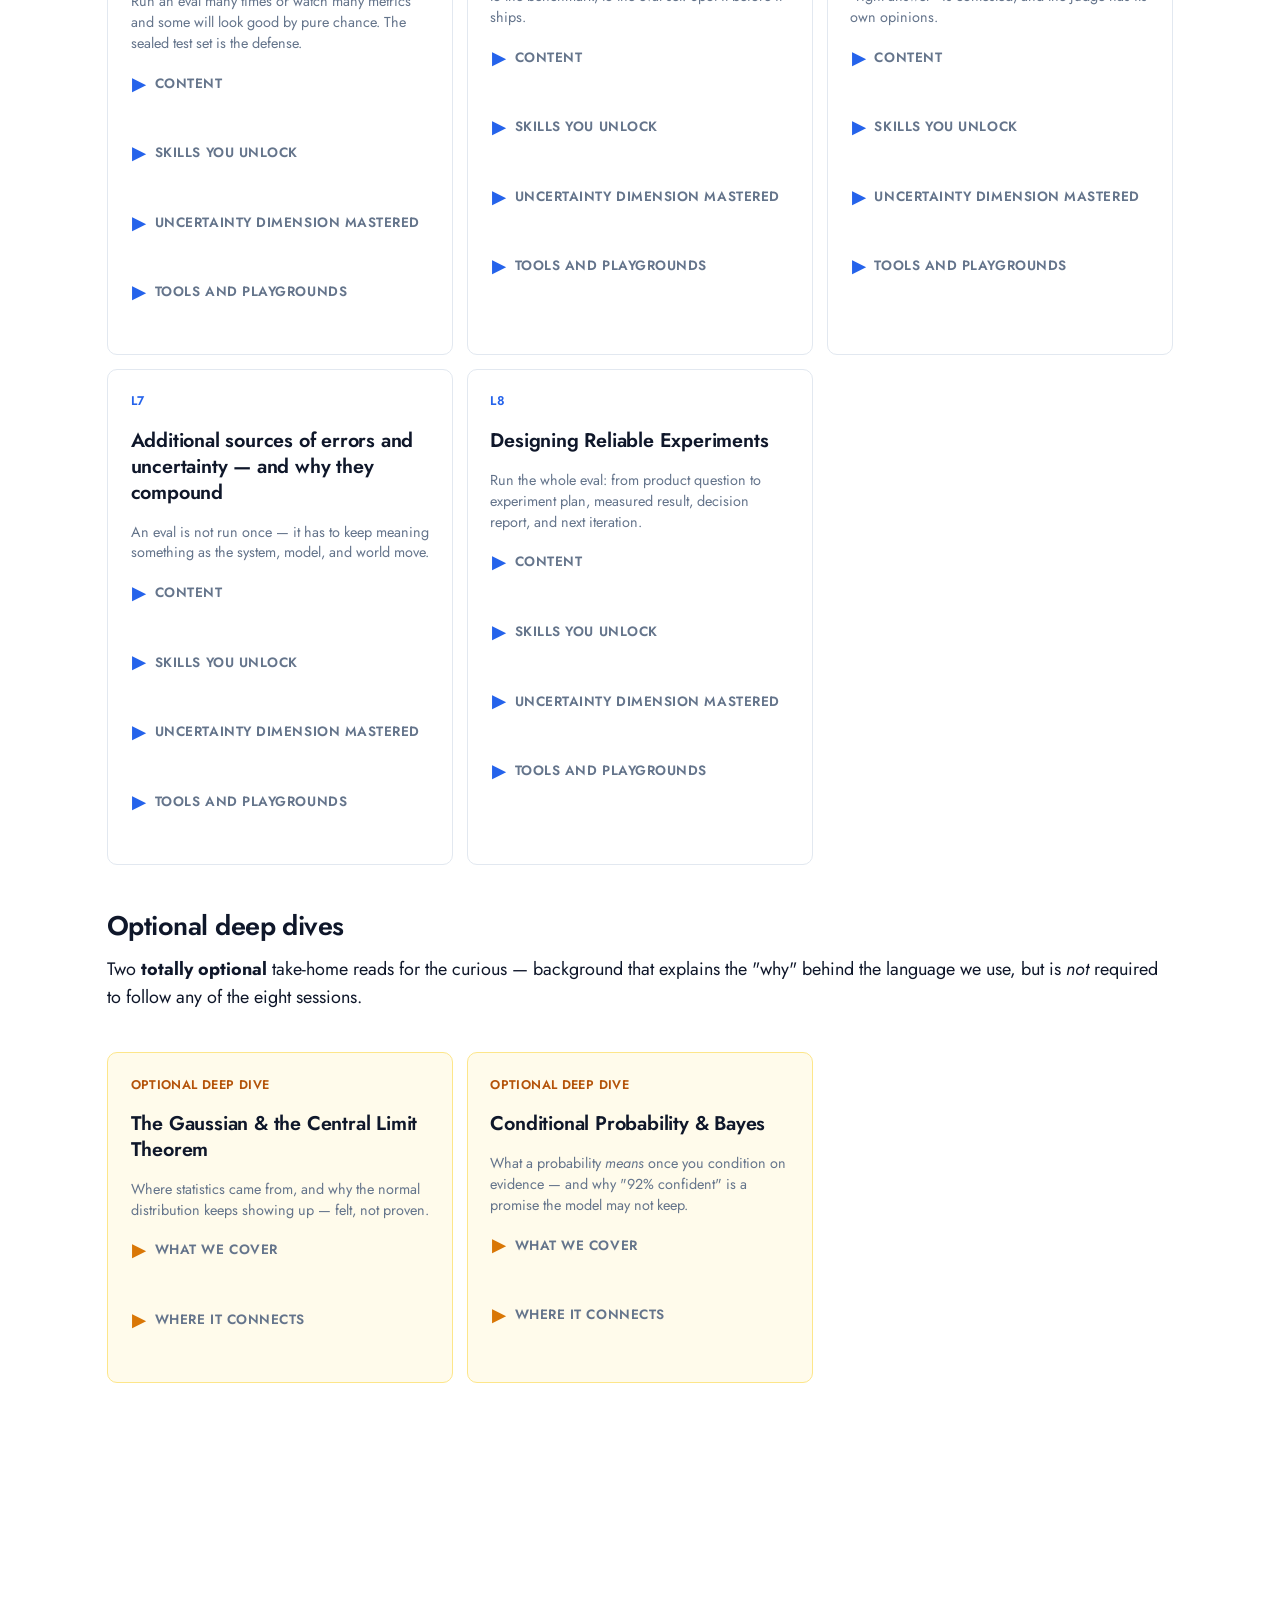
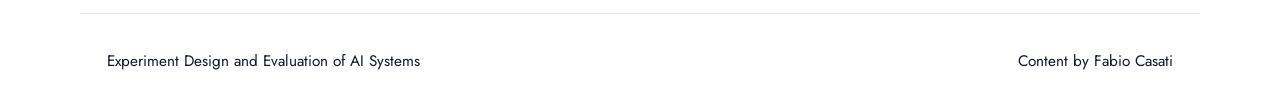
==== commit 9d2d1f0a: "Course page: embed L1 video in the L1 card + link to the full lesson page" ====
--- a/index.html
+++ b/index.html
@@ -87,6 +87,13 @@
           <div class="number">L1</div>
           <div class="title">"Eval" is now an Experiment</div>
           <p class="description">From traditional software to ML to AI agents — an eval is an <em>experiment</em>, not a <em>check</em>.</p>
+          <div style="position:relative; aspect-ratio:16/9; margin:.4rem 0 .8rem; border-radius:10px; overflow:hidden; background:#000;">
+            <iframe src="https://www.youtube-nocookie.com/embed/wMgO8vr9UQk" title="Lesson 1 — “Eval” is now an Experiment"
+              style="position:absolute; inset:0; width:100%; height:100%; border:0;"
+              allow="accelerometer; autoplay; clipboard-write; encrypted-media; gyroscope; picture-in-picture; web-share"
+              referrerpolicy="strict-origin-when-cross-origin" allowfullscreen></iframe>
+          </div>
+          <p style="margin:0 0 .8rem;"><a class="playground-link" href="https://ai-ready-engineer.github.io/evaluating-ai-systems/lesson_1/L1.html">Open the full lesson page →</a></p>
           <details class="objectives">
             <summary>Content</summary>
             <ul>
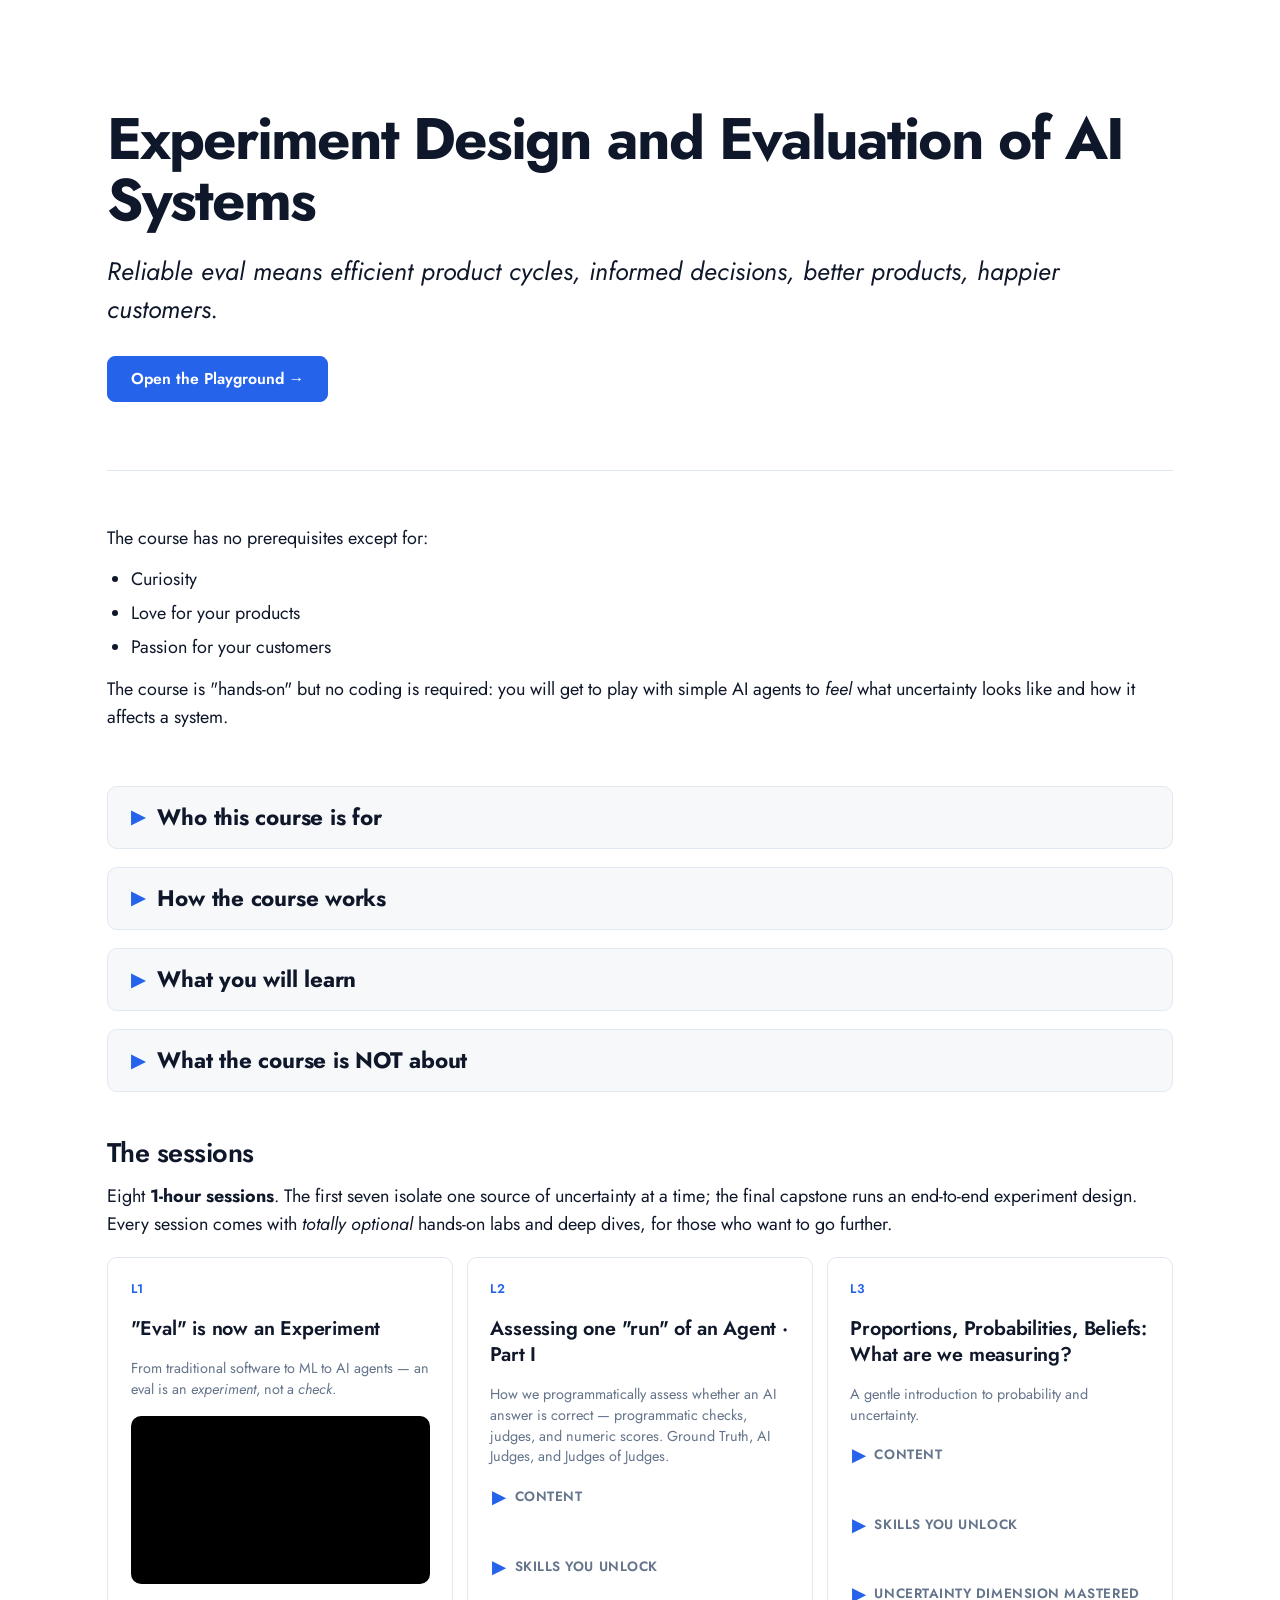
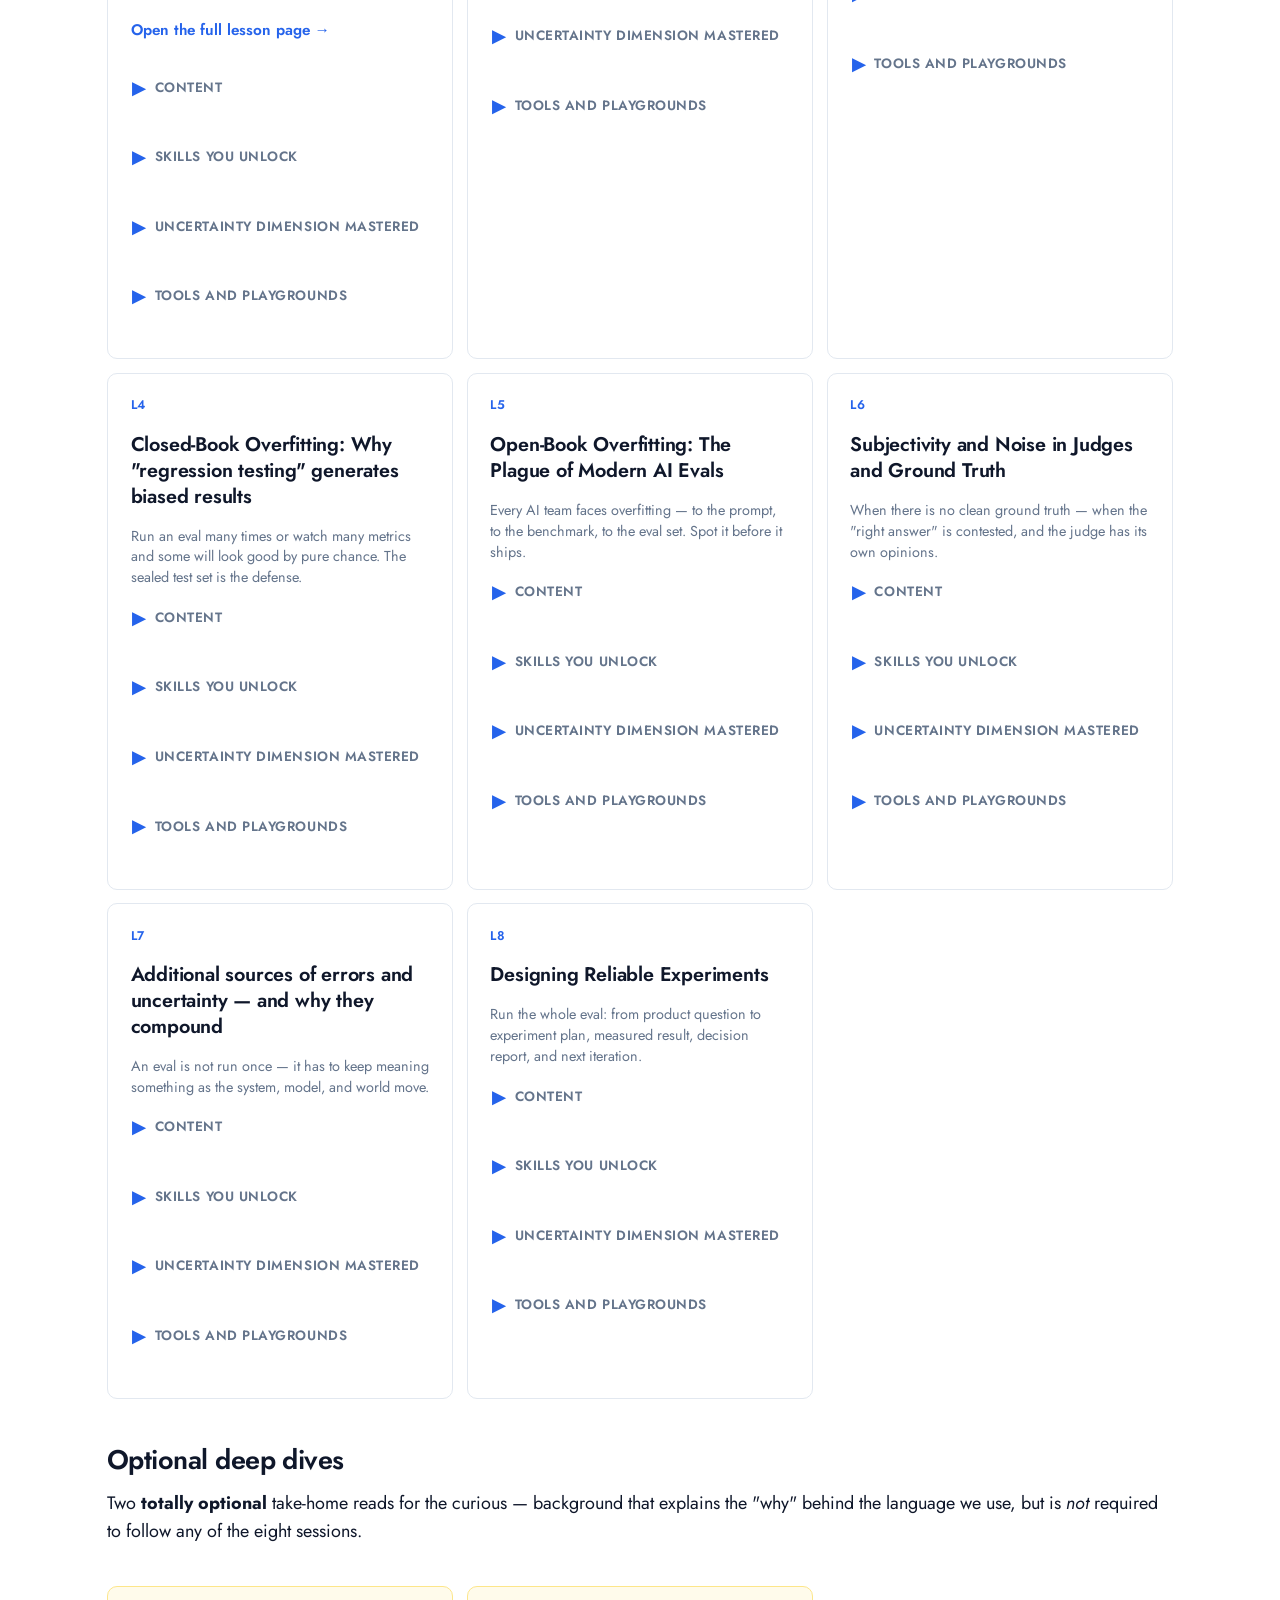
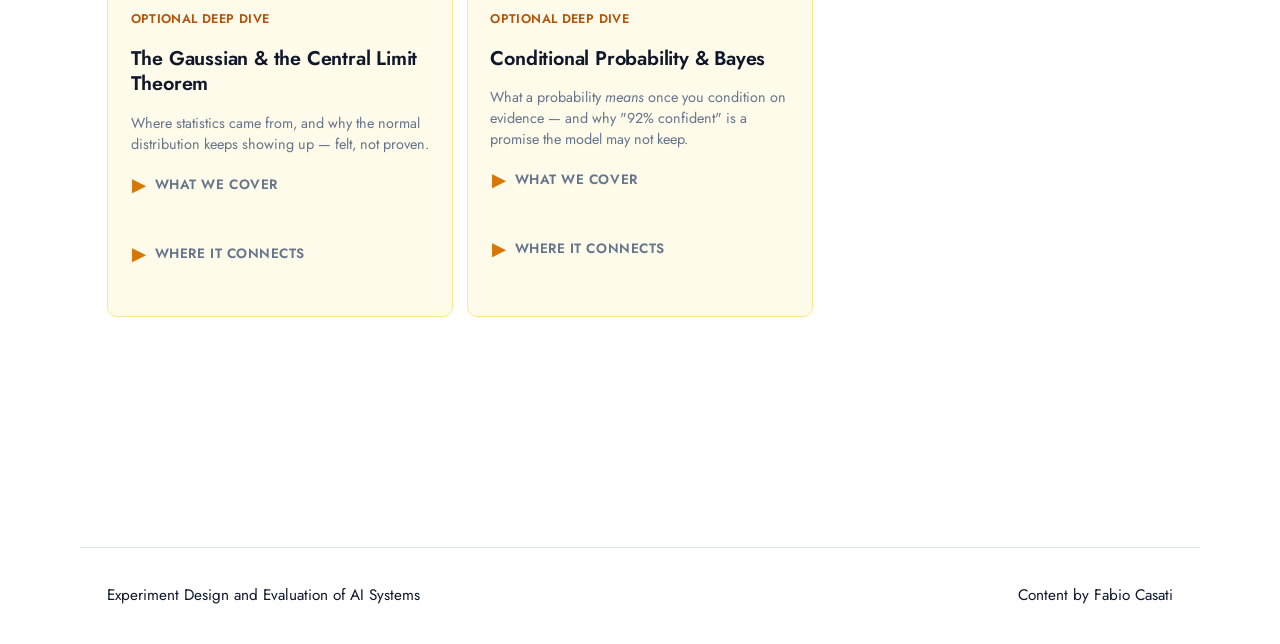
==== commit a8730e68: "Course page: collapse intro topic sections by default" ====
--- a/index.html
+++ b/index.html
@@ -26,7 +26,7 @@
     </section>
 
     <section>
-      <details class="topic" open>
+      <details class="topic">
         <summary><h2>Who this course is for</h2></summary>
         <div class="details-content">
           <ul>
@@ -37,7 +37,7 @@
         </div>
       </details>
 
-      <details class="topic" open>
+      <details class="topic">
         <summary><h2>How the course works</h2></summary>
         <div class="details-content">
           <p>Every lesson is built the same way:</p>
@@ -54,7 +54,7 @@
         </div>
       </details>
 
-      <details class="topic" open>
+      <details class="topic">
         <summary><h2>What you will learn</h2></summary>
         <div class="details-content">
           <p>By the end of the course, evaluation will look like the feedback loop that lets a team improve faster, ship more often, and still ship reliable AI products.</p>
@@ -69,7 +69,7 @@
         </div>
       </details>
 
-      <details class="topic" open>
+      <details class="topic">
         <summary><h2>What the course is NOT about</h2></summary>
         <div class="details-content">
           <ul>
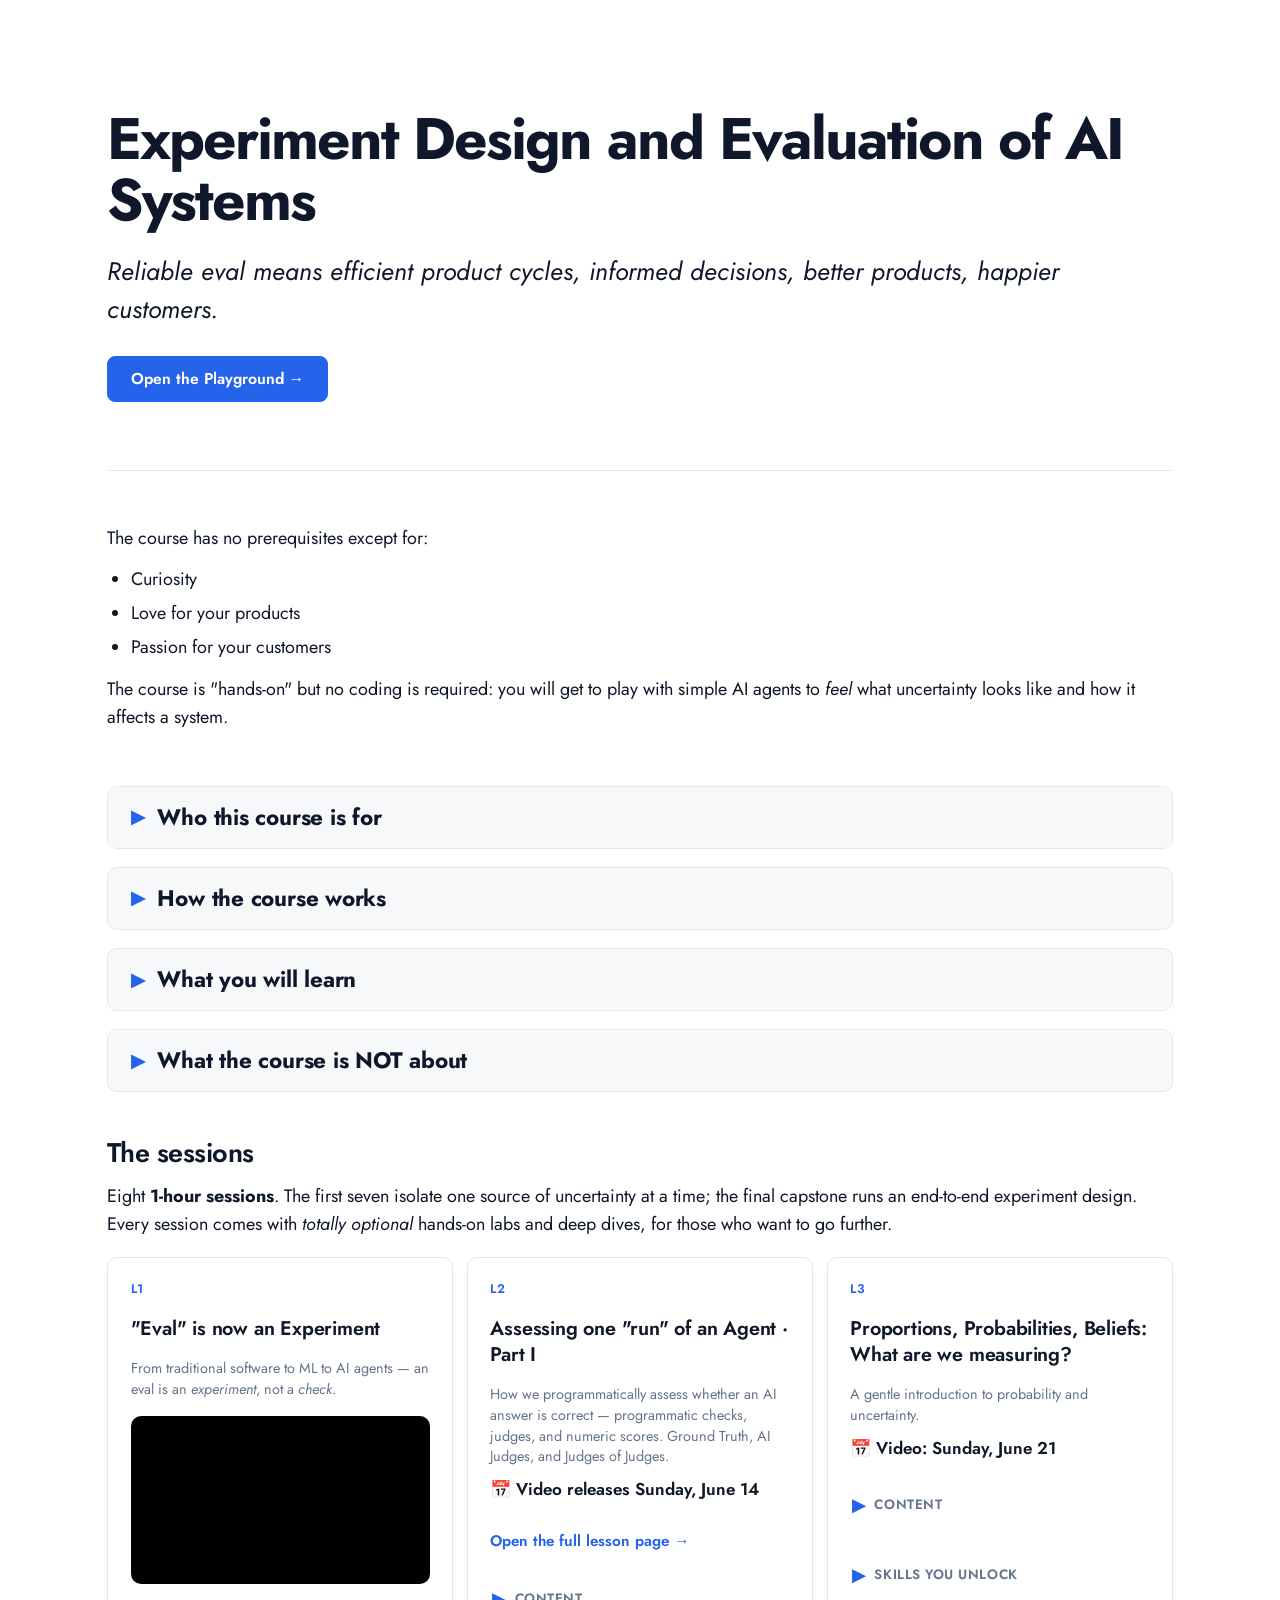
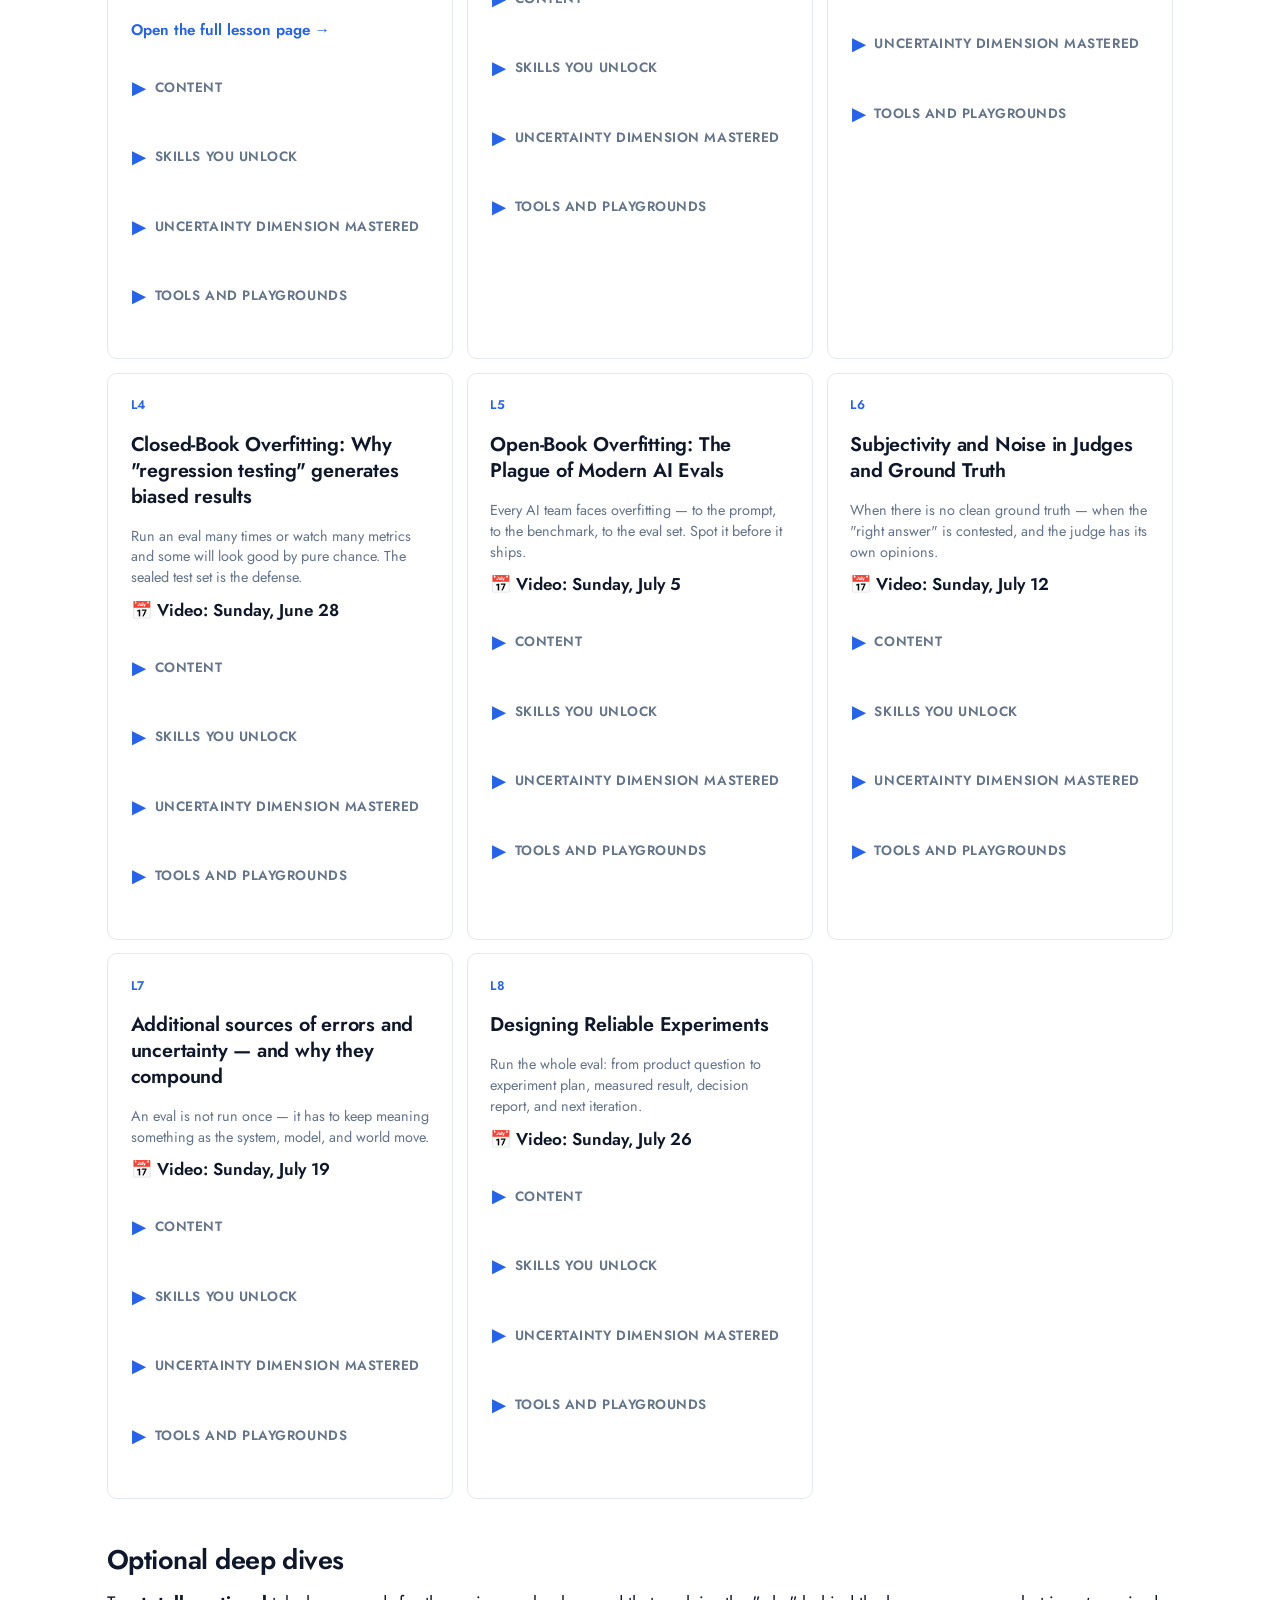
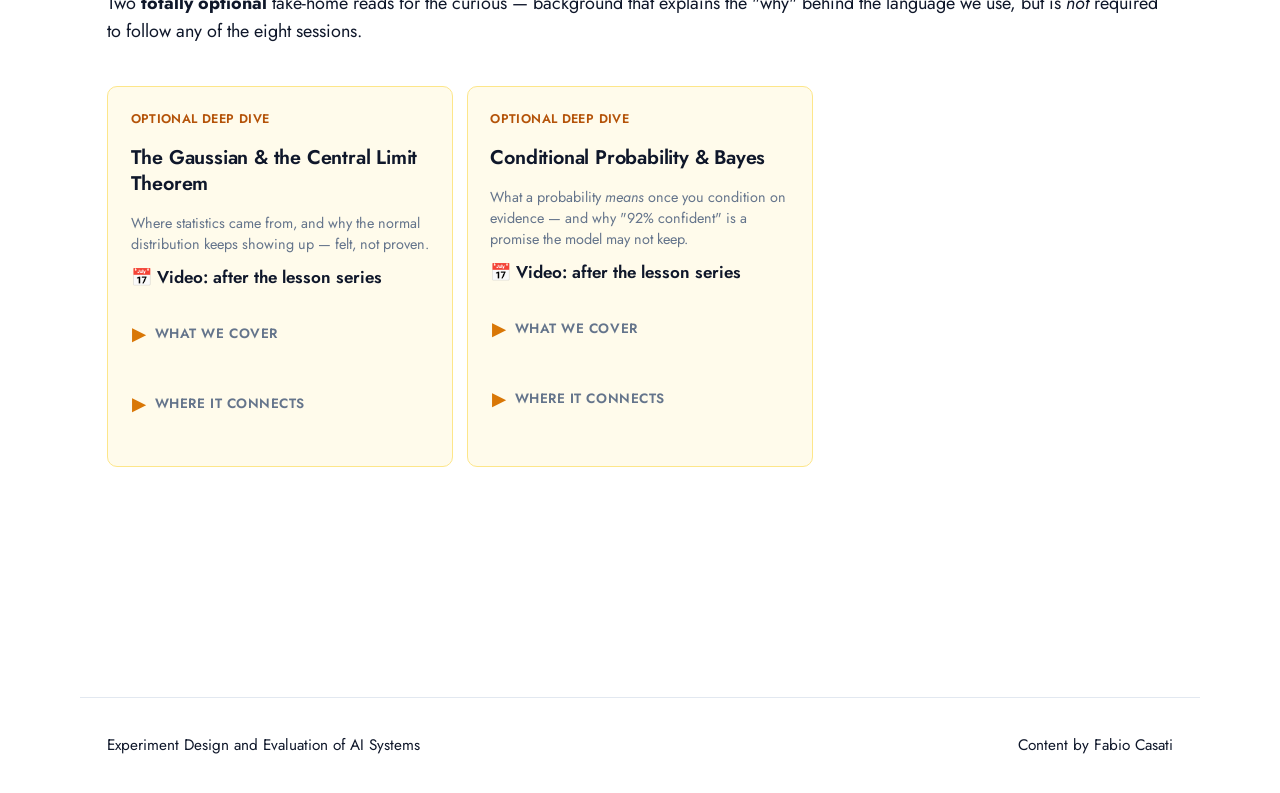
==== commit d3e23993: "Add weekly release dates to lesson cards; add L2 lesson page with video placeholder" ====
--- a/index.html
+++ b/index.html
@@ -12,7 +12,7 @@
     <div class="hero">
       <h1>Experiment Design and Evaluation of AI Systems</h1>
       <p class="subtitle" style="font-size:1.4rem; line-height:1.5; font-style:italic; color:var(--color-text); margin-top:1.25rem;">Reliable eval means efficient product cycles, informed decisions, better products, happier customers.</p>
-      <p style="margin-top:1.5rem;"><a class="btn" href="https://ai-ready-engineer.github.io/playground/ai-evaluation/">Open the Playground →</a></p>
+      <p style="margin-top:1.5rem;"><a class="btn" href="https://ai-ready-engineer.github.io/evaluating-ai-systems/playground/">Open the Playground →</a></p>
     </div>
 
     <section>
@@ -88,7 +88,7 @@
           <div class="title">"Eval" is now an Experiment</div>
           <p class="description">From traditional software to ML to AI agents — an eval is an <em>experiment</em>, not a <em>check</em>.</p>
           <div style="position:relative; aspect-ratio:16/9; margin:.4rem 0 .8rem; border-radius:10px; overflow:hidden; background:#000;">
-            <iframe src="https://www.youtube-nocookie.com/embed/wMgO8vr9UQk" title="Lesson 1 — “Eval” is now an Experiment"
+            <iframe src="https://www.youtube-nocookie.com/embed/fXogwHlO4B0" title="Lesson 1 — “Eval” is now an Experiment"
               style="position:absolute; inset:0; width:100%; height:100%; border:0;"
               allow="accelerometer; autoplay; clipboard-write; encrypted-media; gyroscope; picture-in-picture; web-share"
               referrerpolicy="strict-origin-when-cross-origin" allowfullscreen></iframe>
@@ -125,7 +125,7 @@
           </details>
           <details class="objectives">
             <summary>Tools and Playgrounds</summary>
-            <p><strong>Basic classification + noise</strong> (the L1 lab) — two classifiers (trained TF-IDF and gen-AI) on three datasets: set a test-set size, spin the wheel, and read per-property accuracy, the confusion matrix, and a Beta credible interval with <code>P(accuracy &gt; X)</code>. Folds in the uncertainty calculator and data-skew (class-imbalance) story.</p>
+            <p><strong>Basic classification + noise</strong> (the L1 lab) — a trained ML classifier (TF-IDF) on two datasets: set a test-set size, spin the wheel, and read per-class accuracy, the confusion matrix, and a Beta credible interval with <code>P(accuracy &gt; X)</code>. Folds in the uncertainty calculator and data-skew (class-imbalance) story. (The gen-AI classifier now lives in the L2 lab.)</p>
             <a class="playground-link" href="https://ai-ready-engineer.github.io/evaluating-ai-systems/playground/basic_classification_and_noise/index.html">Open Basic classification + noise →</a>
           </details>
         </div>
@@ -134,6 +134,8 @@
           <div class="number">L2</div>
           <div class="title">Assessing one "run" of an Agent · Part I</div>
           <p class="description">How we programmatically assess whether an AI answer is correct — programmatic checks, judges, and numeric scores. Ground Truth, AI Judges, and Judges of Judges.</p>
+          <p style="margin:0 0 .4rem; font-size:.95rem; font-weight:600;">📅 Video releases Sunday, June 14</p>
+          <p style="margin:0 0 .8rem;"><a class="playground-link" href="https://ai-ready-engineer.github.io/evaluating-ai-systems/lesson_2/L2.html">Open the full lesson page →</a></p>
           <details class="objectives">
             <summary>Content</summary>
             <ul>
@@ -157,12 +159,12 @@
           </details>
           <details class="objectives">
             <summary>Uncertainty dimension mastered</summary>
-            <p><strong>Variance around a score</strong> — the wobble in the score for a given case, even when the case has a clear answer. The judge — programmatic, LLM, or human — is an instrument with its own noise. Distinct from L1's sampling noise, which comes from picking different cases.</p>
-          </details>
-          <details class="objectives">
-            <summary>Tools and Playgrounds</summary>
-            <p><strong>Pick your Judge</strong> (<code>judge_calibrator.html</code>) — see how an AI judge can work, and the effect of minor judge changes on the final result.</p>
-            <a class="playground-link" href="https://ai-ready-engineer.github.io/evaluating-ai-systems/playground/judge_calibrator/">Open Pick your Judge →</a>
+            <p><strong>Bias and noise around a score</strong> — the judge is an instrument with two defects: <em>noise</em> (random wobble — the same case scored differently on re-run) and <em>bias</em> (a systematic offset that more data can't fix). Both feed into how uncertain a reported number really is. Distinct from L1's sampling noise, which comes from picking different cases.</p>
+          </details>
+          <details class="objectives">
+            <summary>Tools and Playgrounds</summary>
+            <p><strong>Judge noise &amp; bias</strong> (the L2 lab) — two kinds of judge, same two defects. A <strong>classifying</strong> judge gives a label: measure the gen-AI classifier on the L1 datasets (real precomputed LLM predictions — accuracy, confusion matrix, and the persistent lean that is bias), then lose the ground truth and see why "calibration" stops meaning probability calibration and becomes tuning the judge against a trusted slice. A <strong>scoring</strong> judge rates answers 0–100: turn a <strong>bias</strong> dial and a <strong>noise</strong> dial, then bootstrap to see noise <em>widen</em> the interval while bias <em>slides</em> it off the truth (the interval can't even see the bias).</p>
+            <a class="playground-link" href="https://ai-ready-engineer.github.io/evaluating-ai-systems/playground/judge_noise_and_bias/">Open Judge noise &amp; bias →</a>
           </details>
         </div>
 
@@ -170,6 +172,7 @@
           <div class="number">L3</div>
           <div class="title">Proportions, Probabilities, Beliefs: What are we measuring?</div>
           <p class="description">A gentle introduction to probability and uncertainty.</p>
+          <p style="margin:0 0 .8rem; font-size:.95rem; font-weight:600;">📅 Video: Sunday, June 21</p>
           <details class="objectives">
             <summary>Content</summary>
             <ul>
@@ -206,6 +209,7 @@
           <div class="number">L4</div>
           <div class="title">Closed-Book Overfitting: Why "regression testing" generates biased results</div>
           <p class="description">Run an eval many times or watch many metrics and some will look good by pure chance. The sealed test set is the defense.</p>
+          <p style="margin:0 0 .8rem; font-size:.95rem; font-weight:600;">📅 Video: Sunday, June 28</p>
           <details class="objectives">
             <summary>Content</summary>
             <ul>
@@ -242,6 +246,7 @@
           <div class="number">L5</div>
           <div class="title">Open-Book Overfitting: The Plague of Modern AI Evals</div>
           <p class="description">Every AI team faces overfitting — to the prompt, to the benchmark, to the eval set. Spot it before it ships.</p>
+          <p style="margin:0 0 .8rem; font-size:.95rem; font-weight:600;">📅 Video: Sunday, July 5</p>
           <details class="objectives">
             <summary>Content</summary>
             <ul>
@@ -276,6 +281,7 @@
           <div class="number">L6</div>
           <div class="title">Subjectivity and Noise in Judges and Ground Truth</div>
           <p class="description">When there is no clean ground truth — when the "right answer" is contested, and the judge has its own opinions.</p>
+          <p style="margin:0 0 .8rem; font-size:.95rem; font-weight:600;">📅 Video: Sunday, July 12</p>
           <details class="objectives">
             <summary>Content</summary>
             <ul>
@@ -312,6 +318,7 @@
           <div class="number">L7</div>
           <div class="title">Additional sources of errors and uncertainty — and why they compound</div>
           <p class="description">An eval is not run once — it has to keep meaning something as the system, model, and world move.</p>
+          <p style="margin:0 0 .8rem; font-size:.95rem; font-weight:600;">📅 Video: Sunday, July 19</p>
           <details class="objectives">
             <summary>Content</summary>
             <ul>
@@ -345,6 +352,7 @@
           <div class="number">L8</div>
           <div class="title">Designing Reliable Experiments</div>
           <p class="description">Run the whole eval: from product question to experiment plan, measured result, decision report, and next iteration.</p>
+          <p style="margin:0 0 .8rem; font-size:.95rem; font-weight:600;">📅 Video: Sunday, July 26</p>
           <details class="objectives">
             <summary>Content</summary>
             <ul>
@@ -386,6 +394,7 @@
           <div class="number">OPTIONAL DEEP DIVE</div>
           <div class="title">The Gaussian &amp; the Central Limit Theorem</div>
           <p class="description">Where statistics came from, and why the normal distribution keeps showing up — felt, not proven.</p>
+          <p style="margin:0 0 .8rem; font-size:.95rem; font-weight:600;">📅 Video: after the lesson series</p>
           <details class="objectives">
             <summary>What we cover</summary>
             <ul>
@@ -408,6 +417,7 @@
           <div class="number">OPTIONAL DEEP DIVE</div>
           <div class="title">Conditional Probability &amp; Bayes</div>
           <p class="description">What a probability <em>means</em> once you condition on evidence — and why "92% confident" is a promise the model may not keep.</p>
+          <p style="margin:0 0 .8rem; font-size:.95rem; font-weight:600;">📅 Video: after the lesson series</p>
           <details class="objectives">
             <summary>What we cover</summary>
             <ul>
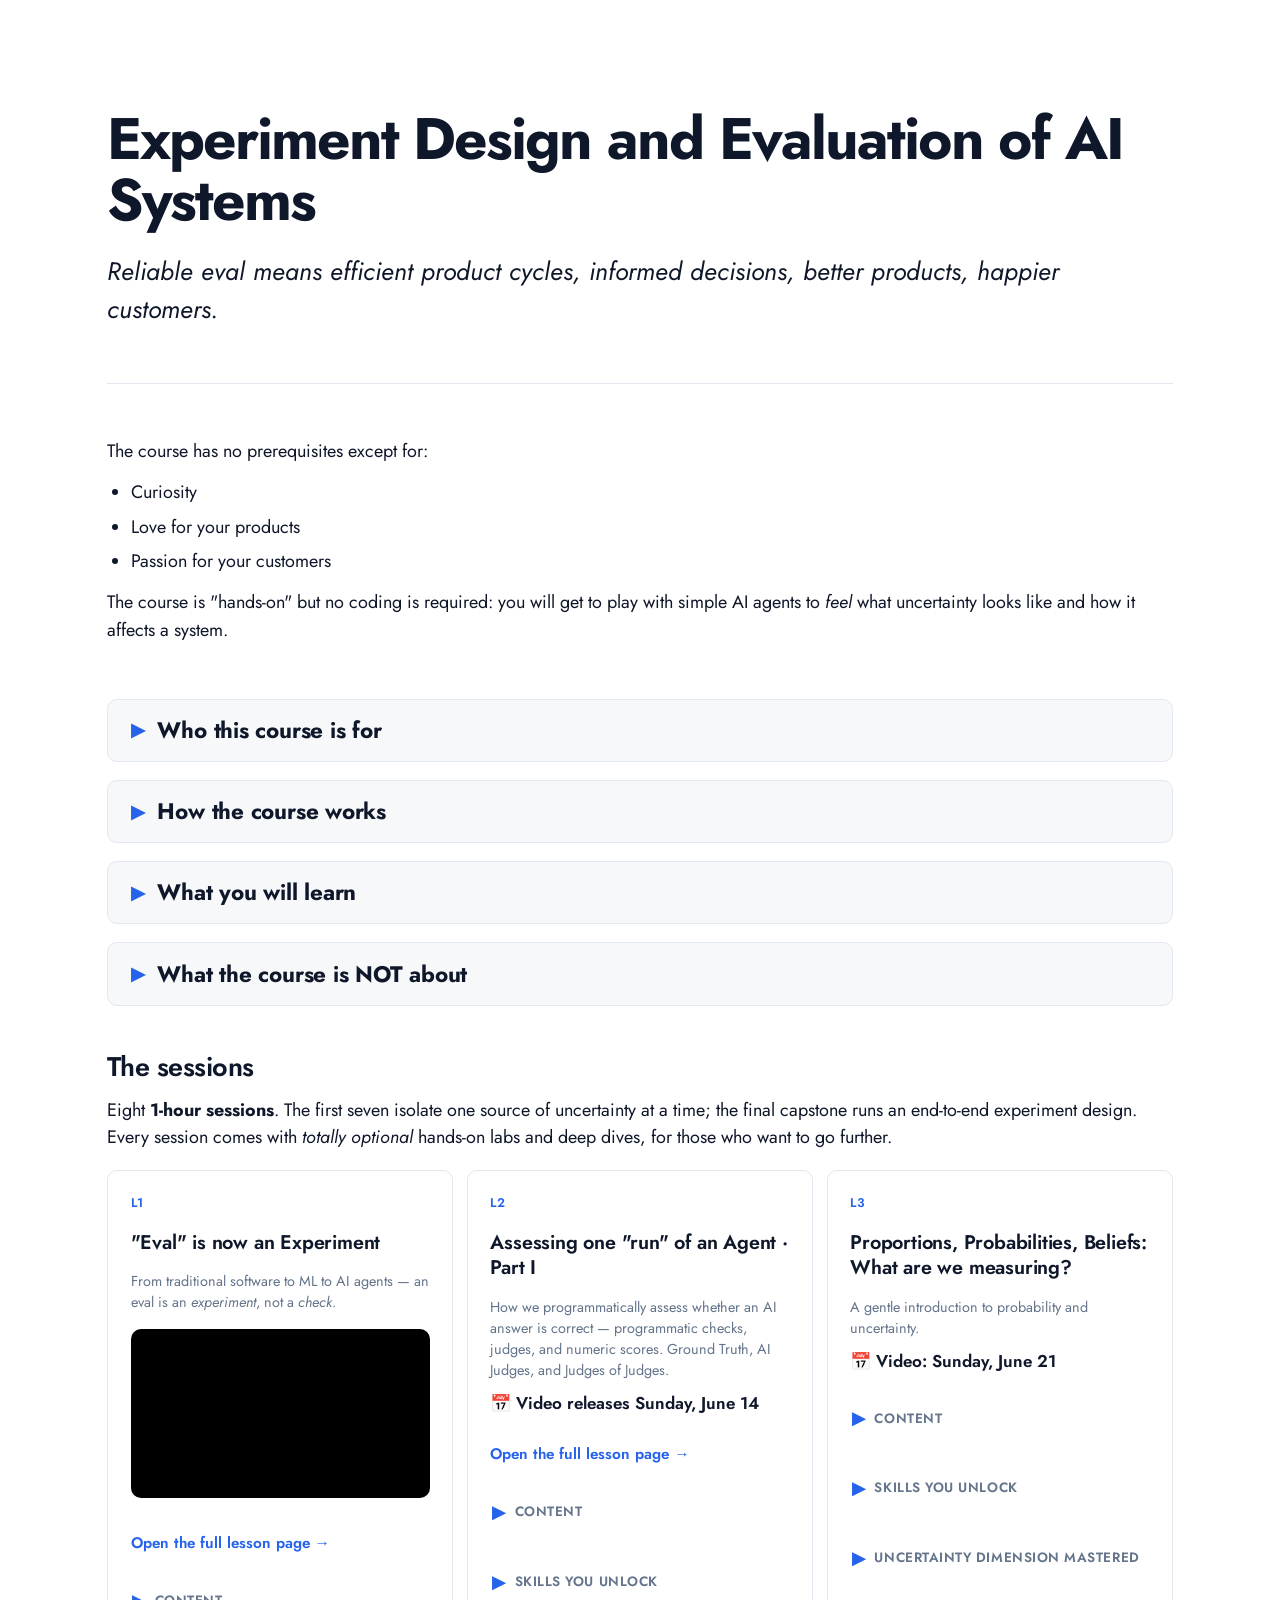
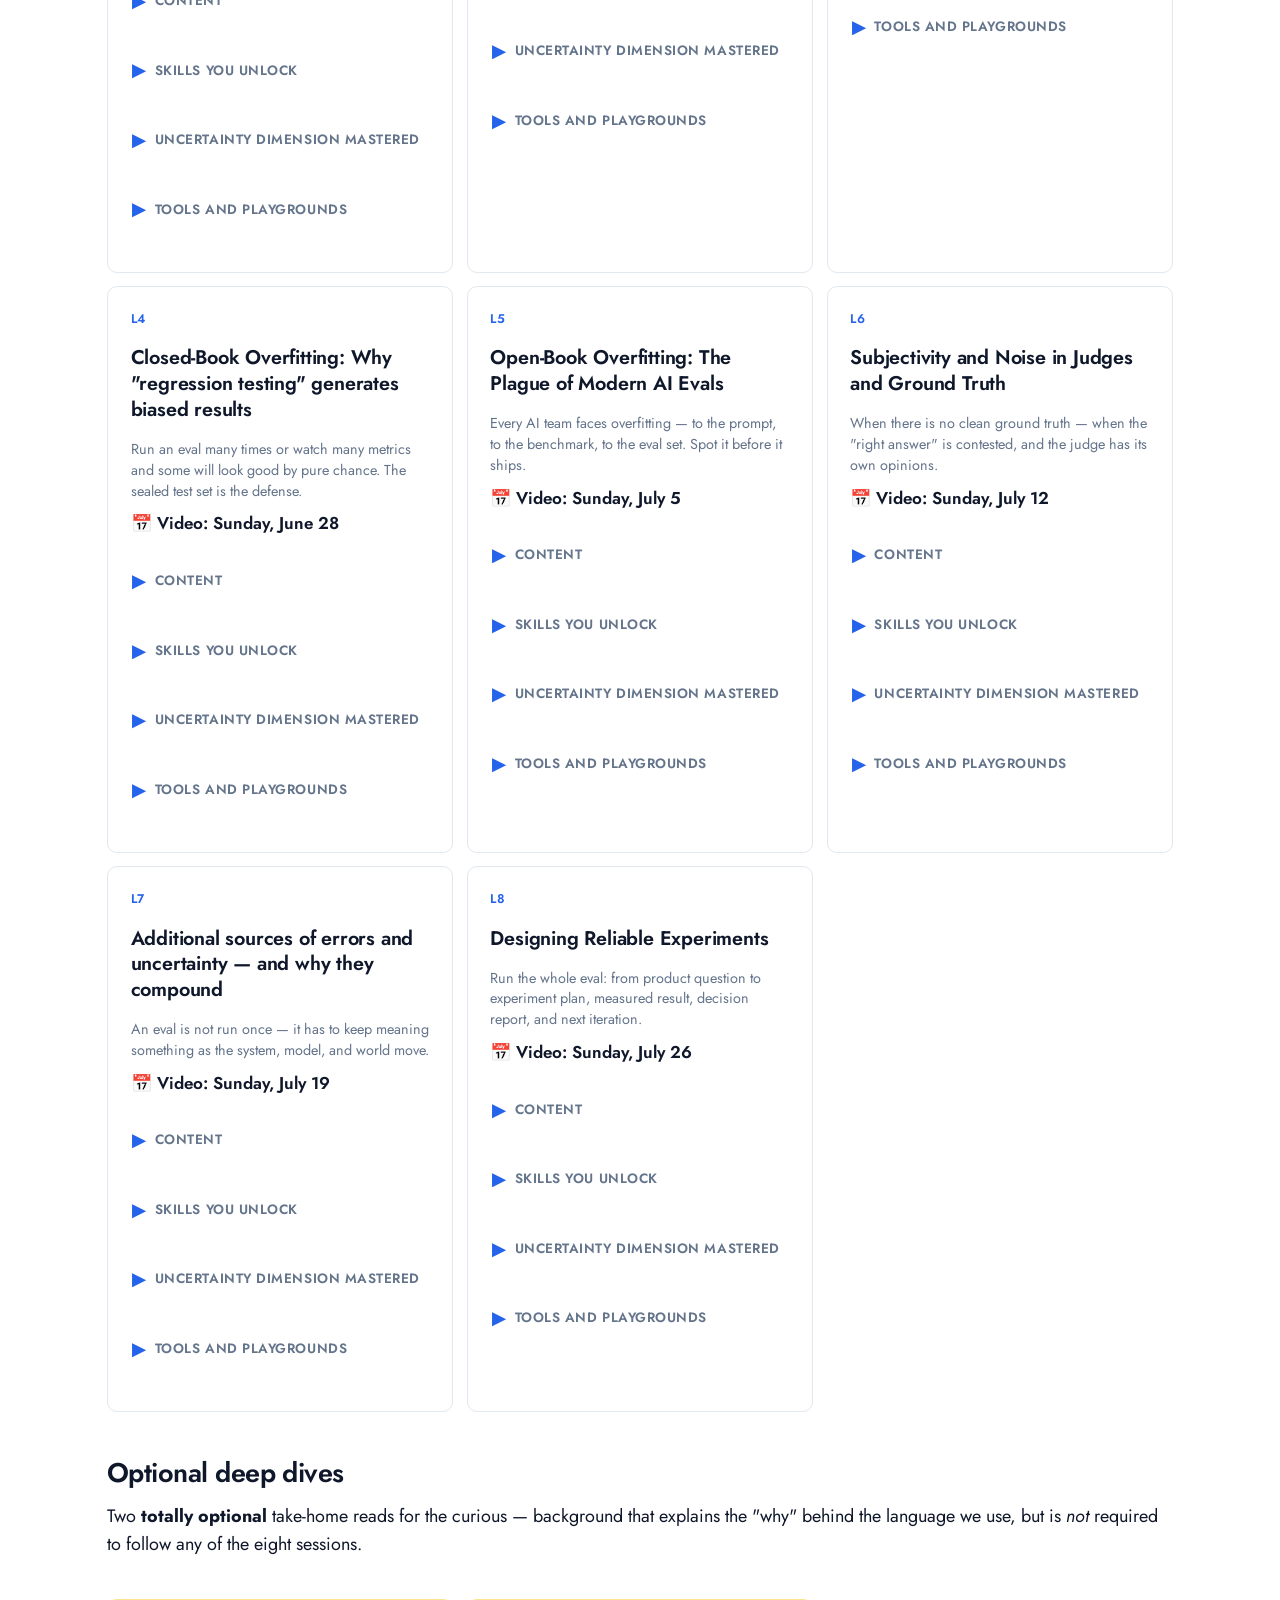
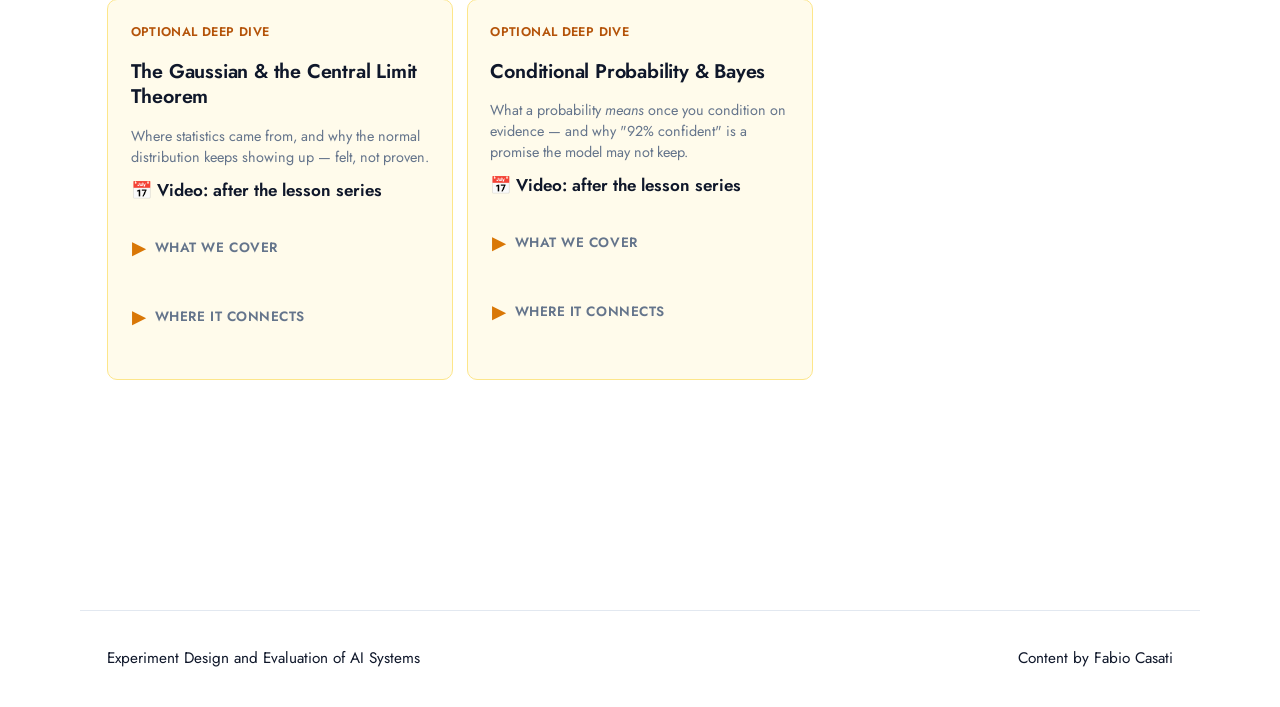
==== commit a33ef6c1: "Remove playground button from homepage hero" ====
--- a/index.html
+++ b/index.html
@@ -12,7 +12,6 @@
     <div class="hero">
       <h1>Experiment Design and Evaluation of AI Systems</h1>
       <p class="subtitle" style="font-size:1.4rem; line-height:1.5; font-style:italic; color:var(--color-text); margin-top:1.25rem;">Reliable eval means efficient product cycles, informed decisions, better products, happier customers.</p>
-      <p style="margin-top:1.5rem;"><a class="btn" href="https://ai-ready-engineer.github.io/evaluating-ai-systems/playground/">Open the Playground →</a></p>
     </div>
 
     <section>
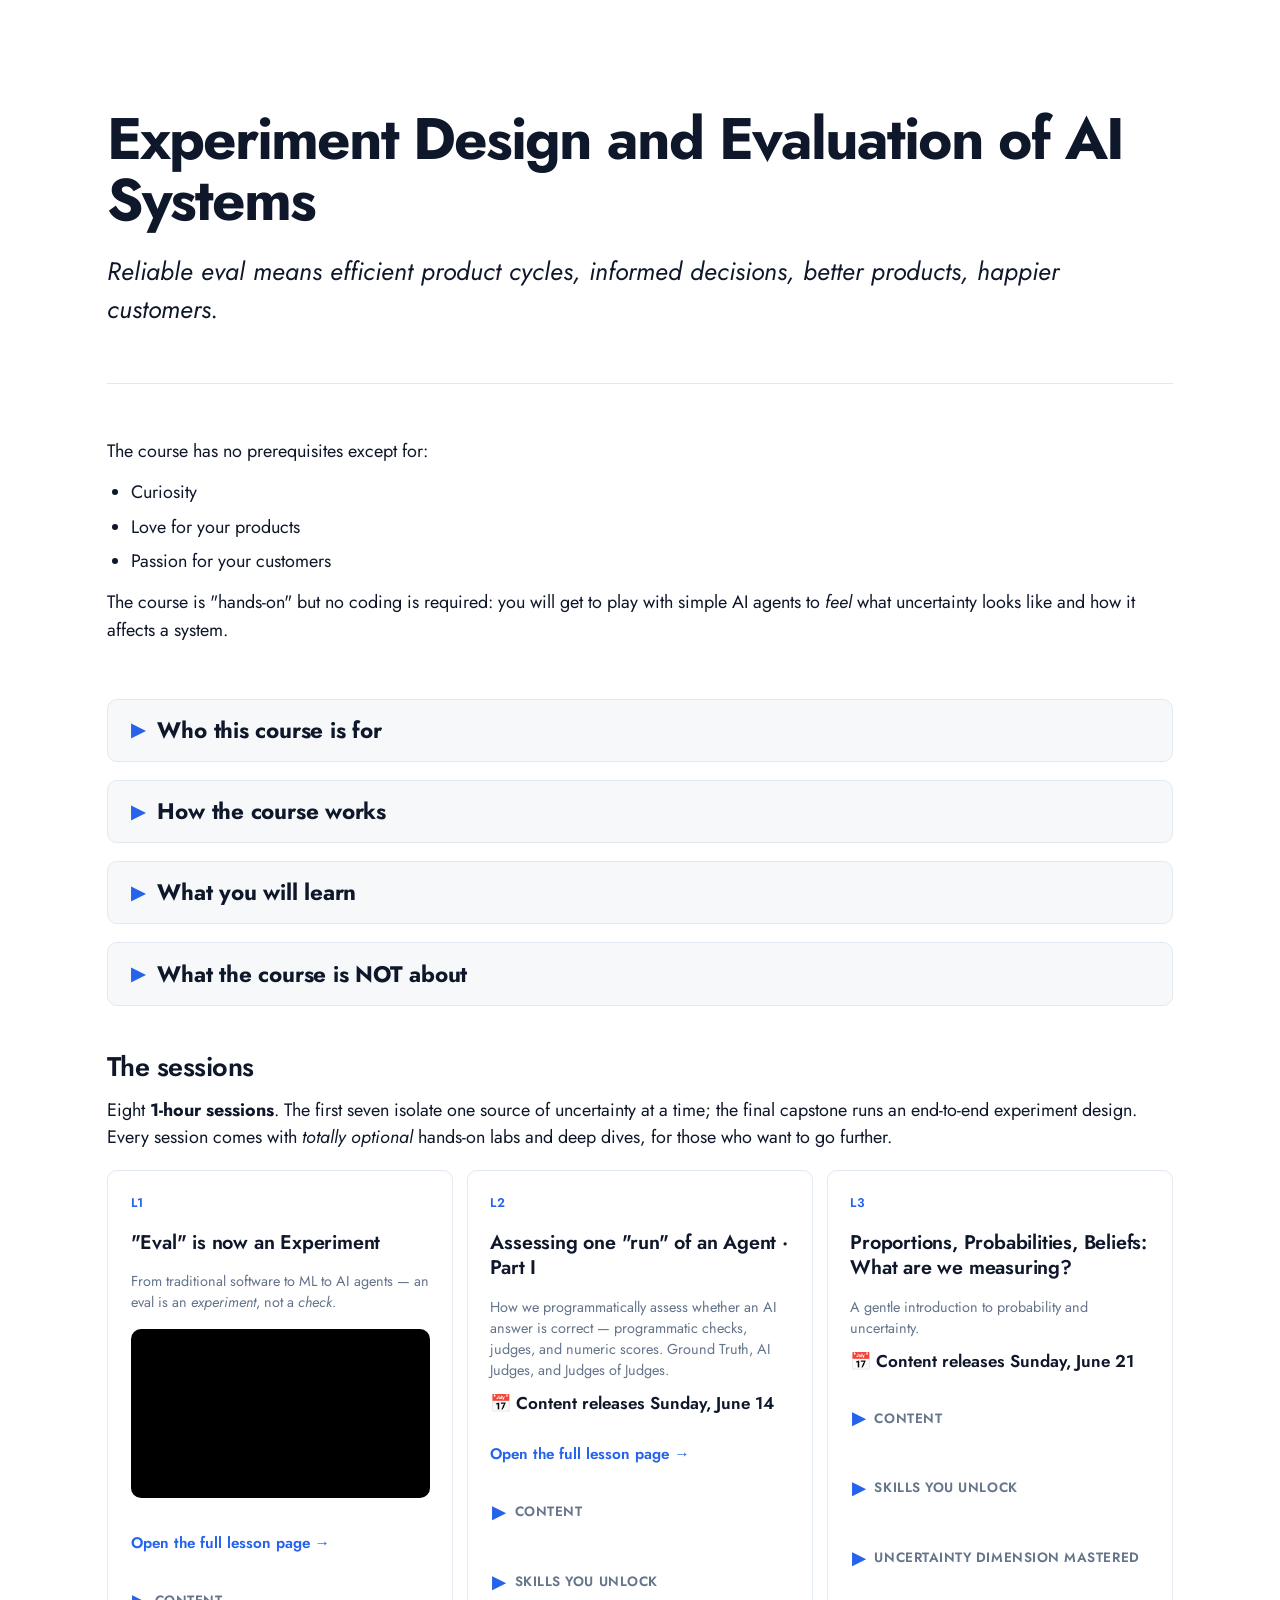
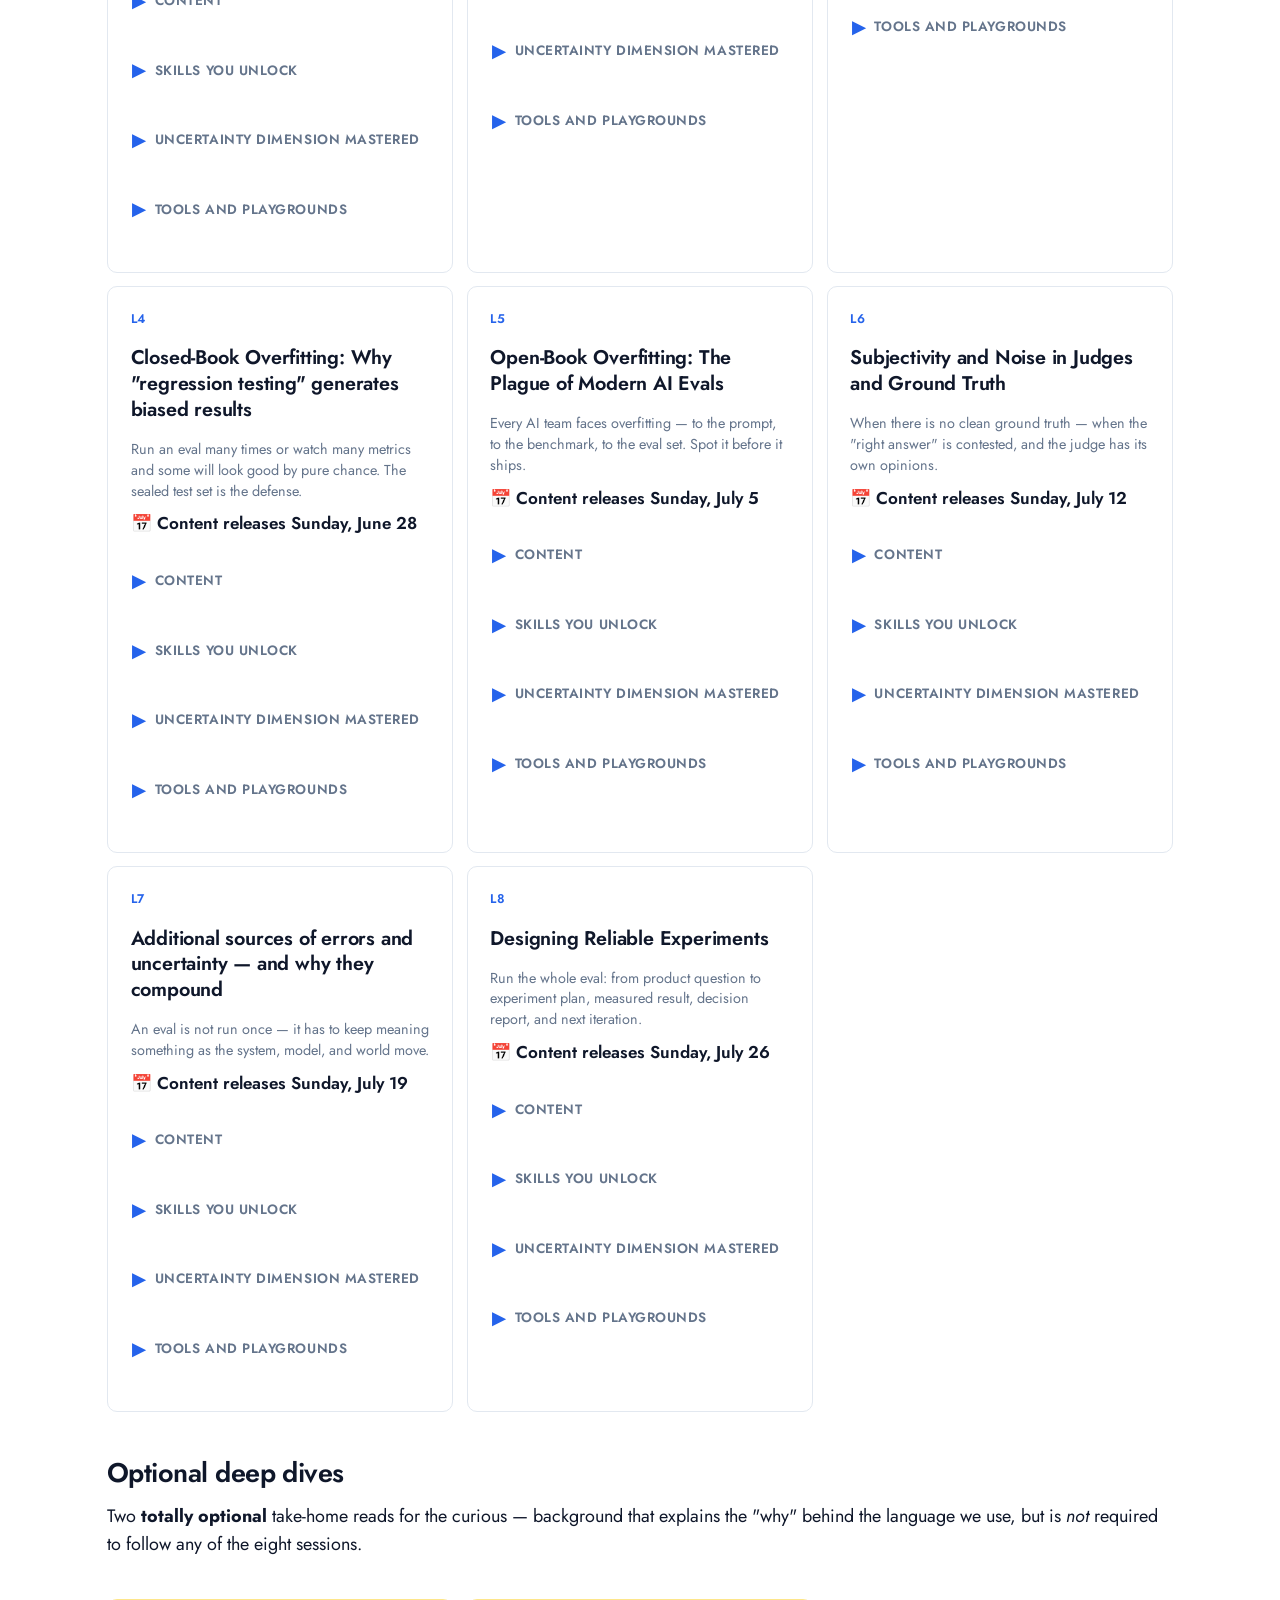
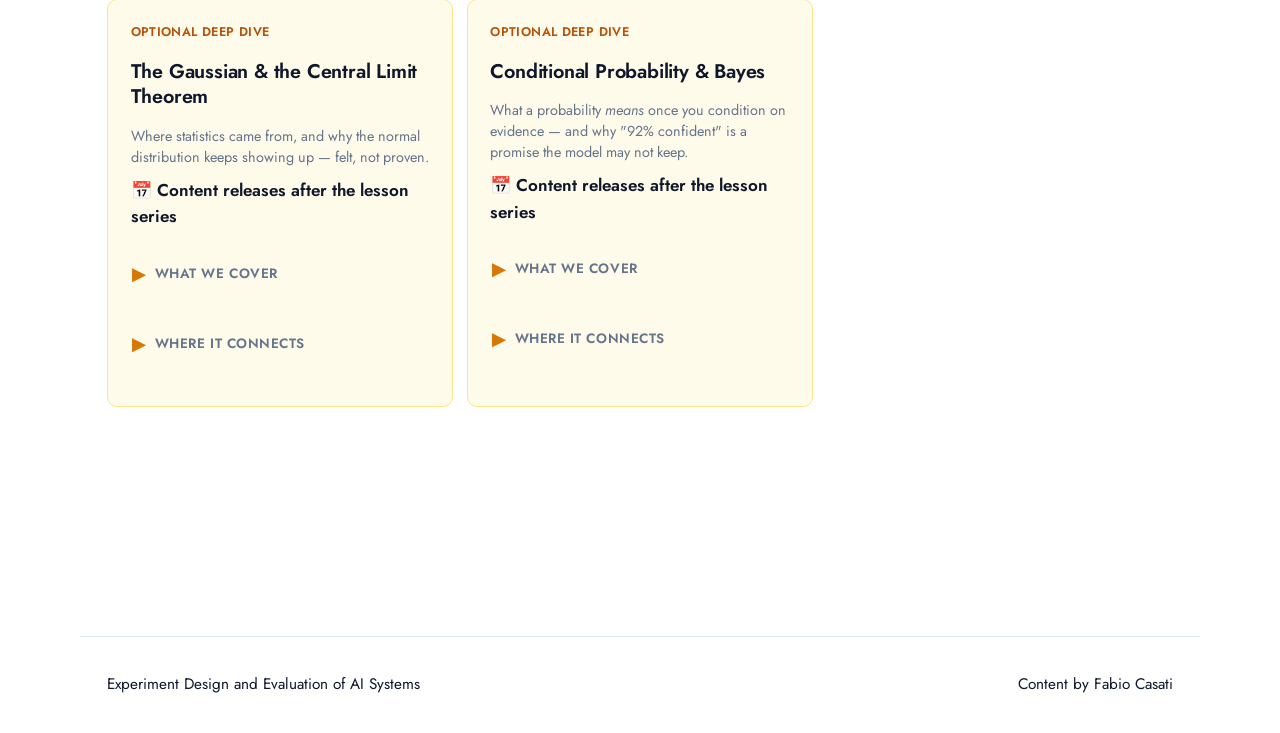
==== commit 1c2e738c: "Reword release teasers from 'Video' to 'Content releases'" ====
--- a/index.html
+++ b/index.html
@@ -133,7 +133,7 @@
           <div class="number">L2</div>
           <div class="title">Assessing one "run" of an Agent · Part I</div>
           <p class="description">How we programmatically assess whether an AI answer is correct — programmatic checks, judges, and numeric scores. Ground Truth, AI Judges, and Judges of Judges.</p>
-          <p style="margin:0 0 .4rem; font-size:.95rem; font-weight:600;">📅 Video releases Sunday, June 14</p>
+          <p style="margin:0 0 .4rem; font-size:.95rem; font-weight:600;">📅 Content releases Sunday, June 14</p>
           <p style="margin:0 0 .8rem;"><a class="playground-link" href="https://ai-ready-engineer.github.io/evaluating-ai-systems/lesson_2/L2.html">Open the full lesson page →</a></p>
           <details class="objectives">
             <summary>Content</summary>
@@ -171,7 +171,7 @@
           <div class="number">L3</div>
           <div class="title">Proportions, Probabilities, Beliefs: What are we measuring?</div>
           <p class="description">A gentle introduction to probability and uncertainty.</p>
-          <p style="margin:0 0 .8rem; font-size:.95rem; font-weight:600;">📅 Video: Sunday, June 21</p>
+          <p style="margin:0 0 .8rem; font-size:.95rem; font-weight:600;">📅 Content releases Sunday, June 21</p>
           <details class="objectives">
             <summary>Content</summary>
             <ul>
@@ -208,7 +208,7 @@
           <div class="number">L4</div>
           <div class="title">Closed-Book Overfitting: Why "regression testing" generates biased results</div>
           <p class="description">Run an eval many times or watch many metrics and some will look good by pure chance. The sealed test set is the defense.</p>
-          <p style="margin:0 0 .8rem; font-size:.95rem; font-weight:600;">📅 Video: Sunday, June 28</p>
+          <p style="margin:0 0 .8rem; font-size:.95rem; font-weight:600;">📅 Content releases Sunday, June 28</p>
           <details class="objectives">
             <summary>Content</summary>
             <ul>
@@ -245,7 +245,7 @@
           <div class="number">L5</div>
           <div class="title">Open-Book Overfitting: The Plague of Modern AI Evals</div>
           <p class="description">Every AI team faces overfitting — to the prompt, to the benchmark, to the eval set. Spot it before it ships.</p>
-          <p style="margin:0 0 .8rem; font-size:.95rem; font-weight:600;">📅 Video: Sunday, July 5</p>
+          <p style="margin:0 0 .8rem; font-size:.95rem; font-weight:600;">📅 Content releases Sunday, July 5</p>
           <details class="objectives">
             <summary>Content</summary>
             <ul>
@@ -280,7 +280,7 @@
           <div class="number">L6</div>
           <div class="title">Subjectivity and Noise in Judges and Ground Truth</div>
           <p class="description">When there is no clean ground truth — when the "right answer" is contested, and the judge has its own opinions.</p>
-          <p style="margin:0 0 .8rem; font-size:.95rem; font-weight:600;">📅 Video: Sunday, July 12</p>
+          <p style="margin:0 0 .8rem; font-size:.95rem; font-weight:600;">📅 Content releases Sunday, July 12</p>
           <details class="objectives">
             <summary>Content</summary>
             <ul>
@@ -317,7 +317,7 @@
           <div class="number">L7</div>
           <div class="title">Additional sources of errors and uncertainty — and why they compound</div>
           <p class="description">An eval is not run once — it has to keep meaning something as the system, model, and world move.</p>
-          <p style="margin:0 0 .8rem; font-size:.95rem; font-weight:600;">📅 Video: Sunday, July 19</p>
+          <p style="margin:0 0 .8rem; font-size:.95rem; font-weight:600;">📅 Content releases Sunday, July 19</p>
           <details class="objectives">
             <summary>Content</summary>
             <ul>
@@ -351,7 +351,7 @@
           <div class="number">L8</div>
           <div class="title">Designing Reliable Experiments</div>
           <p class="description">Run the whole eval: from product question to experiment plan, measured result, decision report, and next iteration.</p>
-          <p style="margin:0 0 .8rem; font-size:.95rem; font-weight:600;">📅 Video: Sunday, July 26</p>
+          <p style="margin:0 0 .8rem; font-size:.95rem; font-weight:600;">📅 Content releases Sunday, July 26</p>
           <details class="objectives">
             <summary>Content</summary>
             <ul>
@@ -393,7 +393,7 @@
           <div class="number">OPTIONAL DEEP DIVE</div>
           <div class="title">The Gaussian &amp; the Central Limit Theorem</div>
           <p class="description">Where statistics came from, and why the normal distribution keeps showing up — felt, not proven.</p>
-          <p style="margin:0 0 .8rem; font-size:.95rem; font-weight:600;">📅 Video: after the lesson series</p>
+          <p style="margin:0 0 .8rem; font-size:.95rem; font-weight:600;">📅 Content releases after the lesson series</p>
           <details class="objectives">
             <summary>What we cover</summary>
             <ul>
@@ -416,7 +416,7 @@
           <div class="number">OPTIONAL DEEP DIVE</div>
           <div class="title">Conditional Probability &amp; Bayes</div>
           <p class="description">What a probability <em>means</em> once you condition on evidence — and why "92% confident" is a promise the model may not keep.</p>
-          <p style="margin:0 0 .8rem; font-size:.95rem; font-weight:600;">📅 Video: after the lesson series</p>
+          <p style="margin:0 0 .8rem; font-size:.95rem; font-weight:600;">📅 Content releases after the lesson series</p>
           <details class="objectives">
             <summary>What we cover</summary>
             <ul>
